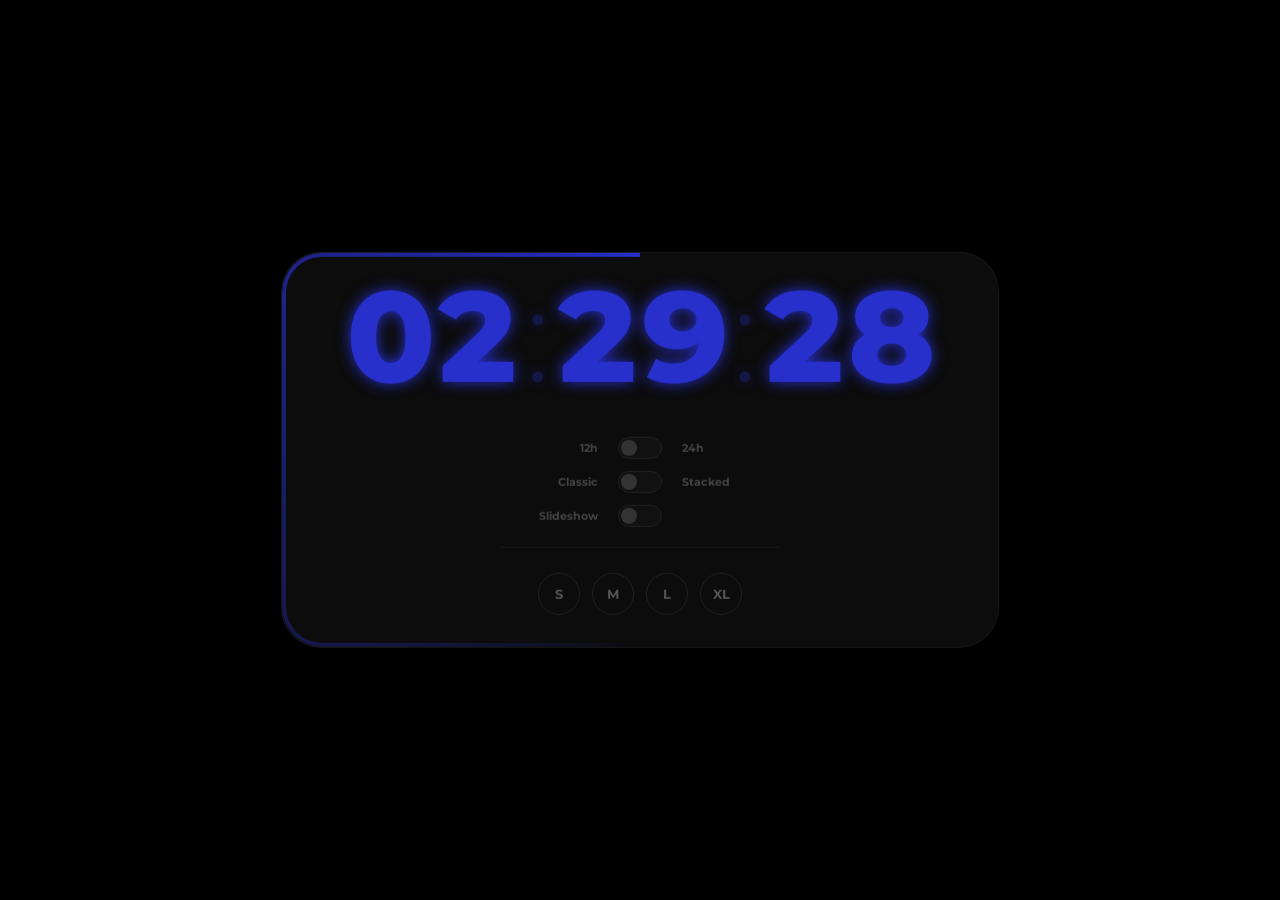
==== index.html @ 43349c0d "Add files via upload" ====
<!DOCTYPE html>
<html lang="en">
<head>
    <meta charset="UTF-8">
    <meta name="viewport" content="width=device-width, initial-scale=1.0, maximum-scale=1.0, user-scalable=no">
    
    <title>Orbit Clock | Minimalist Digital Design</title>
    <meta name="description" content="A clean, glassmorphic digital clock with animated orbit rings. Minimalist design for a focused workspace.">
    <meta name="keywords" content="digital clock, orbit clock, minimalist clock, glassmorphism, online clock">
    
    <meta property="og:title" content="Orbit Clock">
    <meta property="og:description" content="Minimalist digital clock with orbit animations.">
    <meta property="og:url" content="https://www.orbitclock.online">
    <meta property="og:type" content="website">
    <meta property="og:image" content="https://www.orbitclock.online/og-image.png">
    <meta property="og:image:width" content="1200">
    <meta property="og:image:height" content="630">
    <meta name="twitter:card" content="summary_large_image">
    
    <link rel="canonical" href="https://www.orbitclock.online/" />
    <link id="favicon" rel="icon" type="image/png" href="">
    <link href="https://fonts.googleapis.com/css2?family=Montserrat:wght@400;700;800&display=swap" rel="stylesheet">
    <link rel="stylesheet" href="style.css">
</head>
<body>

    <div id="slideshow-container">
        <div id="slide-1" class="slide"></div>
        <div id="slide-2" class="slide"></div>
    </div>
    <div id="slideshow-overlay"></div>

    <div id="clock-container">
        <div id="orbit-ring"></div>
        <div id="time" title="Click for Settings | Double Click for Fullscreen">
            <span id="h">00</span><span class="colon">:</span><span id="m">00</span><span id="s-wrap"></span>
        </div>

        <div id="fade-controls">
            <div class="toggle-grid">
                <div class="label-left">12h</div>
                <label class="switch"><input type="checkbox" id="format-toggle"><span class="slider"></span></label>
                <div class="label-right">24h</div>

                <div class="label-left">Classic</div>
                <label class="switch"><input type="checkbox" id="layout-toggle"><span class="slider"></span></label>
                <div class="label-right">Stacked</div>

                <div class="label-left">Slideshow</div>
                <label class="switch"><input type="checkbox" id="slideshow-toggle"><span class="slider"></span></label>
                <div class="label-right"></div>
            </div>

            <div class="controls-divider">
                <div class="size-selector">
                    <label class="size-circle"><input type="radio" name="size-option" value="4rem"><span class="checkmark">S</span></label>
                    <label class="size-circle"><input type="radio" name="size-option" value="8rem"><span class="checkmark">M</span></label>
                    <label class="size-circle"><input type="radio" name="size-option" value="12rem"><span class="checkmark">L</span></label>
                    <label class="size-circle"><input type="radio" name="size-option" value="16rem"><span class="checkmark">XL</span></label>
                </div>
            </div>
        </div>
    </div>

    <div id="clock-settings" style="display: none;">
        <div id="settings-header">⠿ CUSTOMIZE</div>
        
        <div class="setting-row">
            <span>Dark/Light</span>
            <label class="switch"><input type="checkbox" id="theme-toggle"><span class="slider"></span></label>
        </div>

        <div class="setting-row">
            <span>Show Seconds</span>
            <label class="switch"><input type="checkbox" id="seconds-toggle" checked><span class="slider"></span></label>
        </div>

        <div class="setting-row">
            <span>Glow Effect</span>
            <label class="switch"><input type="checkbox" id="glow-toggle" checked><span class="slider"></span></label>
        </div>

        <div class="setting-row">
            <span>Rainbow Orbit</span>
            <label class="switch"><input type="checkbox" id="rainbow-orbit-toggle"><span class="slider"></span></label>
        </div>

        <div class="controls-divider" style="margin: 10px 0;"></div>

        <div class="setting-row">
            <span>Color:</span>
            <input type="color" id="color-picker">
        </div>
        <div class="setting-row">
            <span>Glow:</span>
            <input type="range" id="glow-slider" min="0" max="60" value="15">
        </div>
        
        <button id="close-settings-btn">DONE</button>
    </div>
    
    <script src="script.js"></script>
</body>
</html>
---- style.css ----
:root {
    /* Default Dark Mode */
    --bg-color: #000;
    --container-bg: rgba(15, 15, 15, 0.85);
    --text-muted: #444;
    --border-color: rgba(255, 255, 255, 0.05);
    
    /* Variables */
    --main-color: #2830cc;
    --glow-blur: 15px;
    --ease-out: cubic-bezier(0.16, 1, 0.3, 1);
    --transition-main: all 0.8s var(--ease-out);
    --applied-size: 8rem;
}

/* Light Mode Overrides */
[data-theme="light"] {
    --bg-color: #f0f0f0;
    --container-bg: rgba(255, 255, 255, 0.9);
    --text-muted: #aaa;
    --border-color: rgba(0, 0, 0, 0.1);
}

* { box-sizing: border-box; }

body { 
    position: relative;
    font-family: 'Montserrat', sans-serif; 
    display: flex; 
    justify-content: center; 
    align-items: center; 
    min-height: 100vh; 
    background: var(--bg-color);
    transition: background 0.5s ease;
    margin: 0;
    color: #eee;
    overflow: hidden;
    touch-action: none;
}

/* --- CLOCK CONTAINER --- */
#clock-container {
    display: flex;
    flex-direction: column;
    justify-content: center;
    align-items: center;
    position: absolute;
    top: 50%; left: 50%;
    transform: translate(-50%, -50%);
    width: fit-content;
    max-width: 95vw;
    max-height: 95vh;
    height: auto;
    min-height: fit-content;
    overflow: visible;
    padding: 2rem 4rem;
    background: var(--container-bg);
    border: 1px solid var(--border-color);
    backdrop-filter: blur(15px);
    border-radius: 40px;
    z-index: 1;
    transition: var(--transition-main);
    will-change: opacity, transform;
}

#orbit-ring {
    position: absolute;
    inset: 0; 
    padding: 4px; 
    border-radius: 40px; 
    background: conic-gradient(from var(--angle), transparent 50%, var(--main-color));
    -webkit-mask: linear-gradient(#fff 0 0) content-box, linear-gradient(#fff 0 0);
    mask: linear-gradient(#fff 0 0) content-box, linear-gradient(#fff 0 0);
    -webkit-mask-composite: xor;
    mask-composite: exclude;
    animation: rotateOrbit 3s linear infinite;
    pointer-events: none;
    z-index: 5;
    will-change: transform;
    transition: background 0.5s ease;
}

#clock-container.rainbow-orbit #orbit-ring {
    background: conic-gradient(
        from var(--angle), transparent 50%,
        #ff0000, #ffff00, #00ff00, #00ffff,
        #0000ff, #8b00ff, transparent 100%
    );
}

@property --angle {
  syntax: '<angle>';
  initial-value: 0deg;
  inherits: false;
}

@keyframes rotateOrbit {
    to { --angle: 360deg; }
}

/* --- TIME DISPLAY --- */
#time {
    font-weight: 800; 
    color: var(--main-color);
    text-shadow: 0 0 var(--glow-blur) var(--main-color);
    font-size: clamp(2rem, 18vw, var(--applied-size));
    letter-spacing: -3px; 
    z-index: 10;
    cursor: pointer;
    user-select: none;
    transition: var(--transition-main);
    display: flex;
    align-items: center;
    justify-content: center;
    line-height: 0.8;
    font-variant-numeric: tabular-nums;
    font-feature-settings: "tnum";
}

#clock-container.stacked #time { 
    flex-direction: column; 
    font-size: clamp(2rem, 13vw, var(--applied-size)); 
}
#clock-container.stacked .colon { display: none; }

#h, #m { 
    margin: -0.05em 0; 
    display: inline-block;
    min-width: 1.2em;
    text-align: center;
    transition: margin 0.5s var(--ease-out);
}
.colon { opacity: 0.3; transition: opacity 0.5s; font-weight: 300; margin: 0 5px; }

.stacked-sec {
    font-size: 1em; 
    font-weight: 800;
    color: var(--main-color);
    opacity: 0;
    height: 0;
    overflow: hidden;
    transform: translateY(10px);
    transition: all 0.8s var(--ease-out);
    line-height: 0.85;
    display: flex;
    justify-content: center;
    min-width: 1.2em;
    text-align: center;
    margin: -0.05em 0;
}

.hidden-ui .stacked-sec {
    opacity: 1; 
    height: 1em;
    margin-top: -0.05em;
    transform: translateY(0);
    transition-delay: 0.4s; 
}

#clock-container.no-glow #time { text-shadow: none !important; }
#clock-container.no-glow #orbit-ring { opacity: 0.2; }

/* --- MAIN CONTROLS --- */
#fade-controls {
    width: 100%;
    display: flex;
    flex-direction: column;
    align-items: center;
    overflow: hidden;
    max-height: 400px;
    opacity: 1;
    margin-top: 50px;
    position: relative;
    z-index: 20;
    transition: var(--transition-main);
}

#fade-controls.hidden-ui { 
    opacity: 0; 
    max-height: 0;
    margin-top: 0;
    pointer-events: none; 
}

.toggle-grid { display: grid; grid-template-columns: 1fr auto 1fr; gap: 12px 20px; align-items: center; width: 100%; max-width: 320px; }
.label-left { text-align: right; color: var(--text-muted); font-size: 0.7rem; font-weight: bold; min-width: 70px; }
.label-right { text-align: left; color: var(--text-muted); font-size: 0.7rem; font-weight: bold; min-width: 70px; }

.controls-divider { width: 100%; max-width: 280px; border-top: 1px solid var(--border-color); padding-top: 25px; margin-top: 20px; display: flex; justify-content: center; }

.size-selector { display: flex; gap: 12px; }
.checkmark {
    display: flex; align-items: center; justify-content: center;
    height: 42px; width: 42px;
    background-color: #0c0c0c;
    border: 1px solid #222;
    border-radius: 50%;
    font-size: 0.8rem; font-weight: bold; color: #555;
    transition: 0.3s;
}

[data-theme="light"] .checkmark { background-color: #ddd; color: #666; border-color: #ccc; }

.size-circle input:checked ~ .checkmark {
    background-color: var(--main-color);
    border-color: #fff;
    color: #fff;
    box-shadow: 0 0 20px var(--main-color);
}
.size-circle { position: relative; cursor: pointer; }
.size-circle input { position: absolute; opacity: 0; }

/* --- SETTINGS MENU --- */
#clock-settings {
    position: fixed;
    /* REMOVED: Top, Left, and Margins. Javascript will handle placement */
    width: 280px;
    background: #0a0a0a;
    padding: 25px;
    border-radius: 30px;
    border: 1px solid #1a1a1a;
    z-index: 1000;
    box-shadow: 0 40px 100px rgba(0,0,0,0.9);
}

[data-theme="light"] #clock-settings {
    background: #fff;
    border-color: #eee;
    box-shadow: 0 10px 30px rgba(0,0,0,0.1);
}

#settings-header { padding: 10px; cursor: move; color: #333; text-align: center; font-size: 0.6rem; border-bottom: 1px solid #111; margin-bottom: 20px; letter-spacing: 2px;}
[data-theme="light"] #settings-header { color: #aaa; border-bottom-color: #eee; }

.setting-row { display: flex; align-items: center; justify-content: space-between; margin: 15px 0; font-size: 0.85rem; color: #888;}
[data-theme="light"] .setting-row { color: #444; }

#color-picker { 
    appearance: none;
    -webkit-appearance: none;
    border: none; width: 40px; height: 40px; background: transparent; cursor: pointer; padding: 0; outline: none; 
}
#color-picker::-webkit-color-swatch { border: 2px solid #fff; border-radius: 50%; }
#glow-slider { accent-color: var(--main-color); width: 120px; cursor: pointer; }

#close-settings-btn {
    width: 100%;
    background: var(--main-color);
    border: none; color: white;
    padding: 12px; border-radius: 12px;
    margin-top: 15px; font-weight: 800;
    cursor: pointer; font-family: 'Montserrat';
    transition: filter 0.3s;
}

/* --- TOGGLE SWITCHES --- */
.switch { position: relative; width: 44px; height: 22px; }
.switch input { opacity: 0; width: 0; height: 0; }
.slider { position: absolute; inset: 0; background-color: #111; transition: .4s; border-radius: 20px; border: 1px solid #222; }
.slider:before { position: absolute; content: ""; height: 16px; width: 16px; left: 2px; bottom: 2px; background: #333; transition: .4s; border-radius: 50%; }
input:checked + .slider { background-color: var(--main-color); border-color: rgba(255,255,255,0.1); }
input:checked + .slider:before { transform: translateX(22px); background: #fff; }

/* --- FULLSCREEN SLIDESHOW --- */
#slideshow-container {
    position: fixed;
    inset: 0;
    z-index: -2;
    background-color: var(--bg-color);
}
.slide {
    position: absolute;
    inset: 0;
    background-size: cover;
    background-position: center;
    opacity: 0;
    transition: opacity 2.5s ease-in-out;
}
#slideshow-overlay {
    position: fixed;
    inset: 0;
    z-index: -1;
    background: rgba(0, 0, 0, 0.5);
    backdrop-filter: blur(8px);
    opacity: 0;
    transition: opacity 1.5s ease;
}
body.slideshow-active #slideshow-overlay { opacity: 1; }
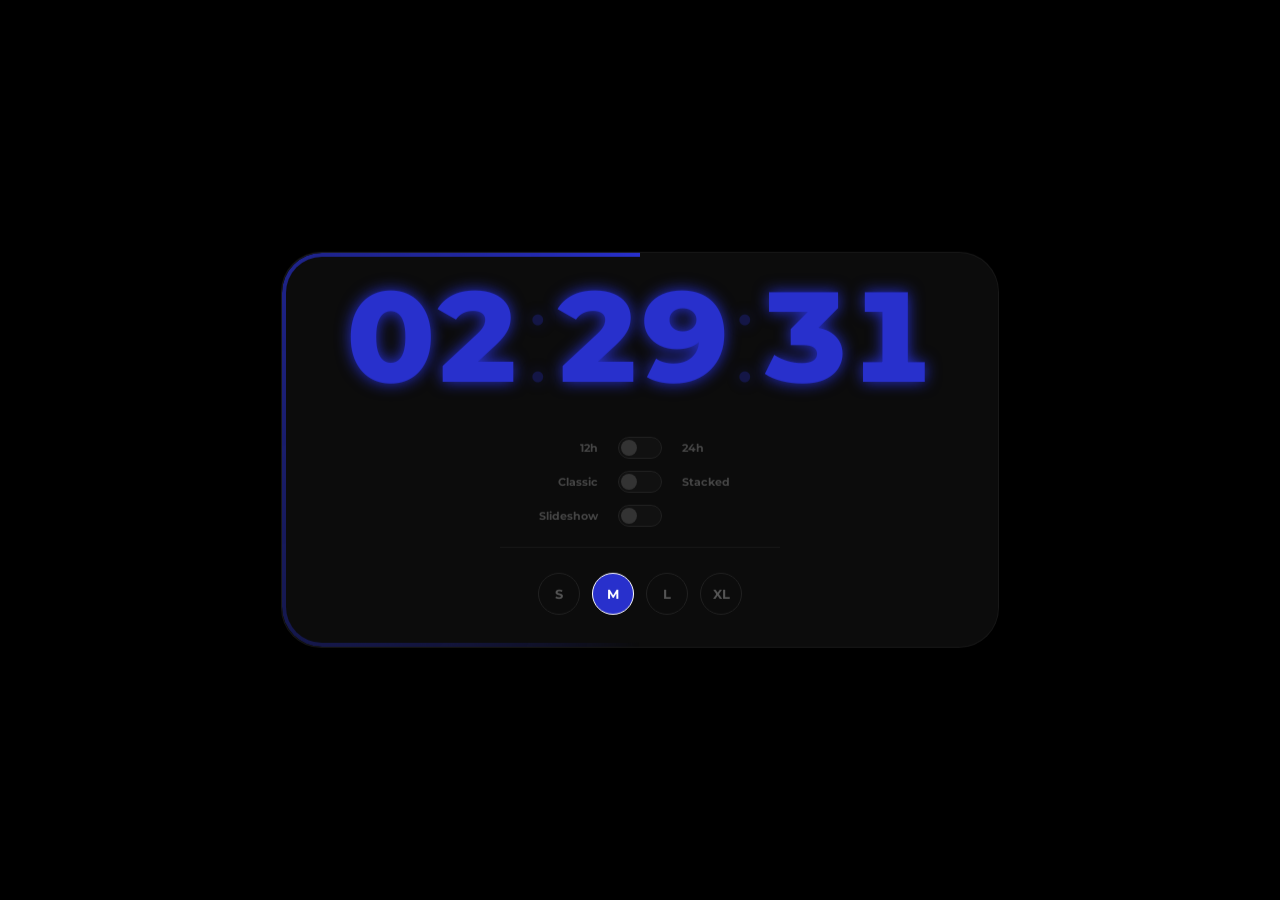
==== commit f500929d: "Add files via upload" ====
--- a/index.html
+++ b/index.html
@@ -3,11 +3,9 @@
 <head>
     <meta charset="UTF-8">
     <meta name="viewport" content="width=device-width, initial-scale=1.0, maximum-scale=1.0, user-scalable=no">
-    
     <title>Orbit Clock | Minimalist Digital Design</title>
     <meta name="description" content="A clean, glassmorphic digital clock with animated orbit rings. Minimalist design for a focused workspace.">
     <meta name="keywords" content="digital clock, orbit clock, minimalist clock, glassmorphism, online clock">
-    
     <meta property="og:title" content="Orbit Clock">
     <meta property="og:description" content="Minimalist digital clock with orbit animations.">
     <meta property="og:url" content="https://www.orbitclock.online">
@@ -16,14 +14,12 @@
     <meta property="og:image:width" content="1200">
     <meta property="og:image:height" content="630">
     <meta name="twitter:card" content="summary_large_image">
-    
     <link rel="canonical" href="https://www.orbitclock.online/" />
     <link id="favicon" rel="icon" type="image/png" href="">
     <link href="https://fonts.googleapis.com/css2?family=Montserrat:wght@400;700;800&display=swap" rel="stylesheet">
     <link rel="stylesheet" href="style.css">
 </head>
 <body>
-
     <div id="slideshow-container">
         <div id="slide-1" class="slide"></div>
         <div id="slide-2" class="slide"></div>
@@ -64,29 +60,23 @@
 
     <div id="clock-settings" style="display: none;">
         <div id="settings-header">⠿ CUSTOMIZE</div>
-        
         <div class="setting-row">
             <span>Dark/Light</span>
             <label class="switch"><input type="checkbox" id="theme-toggle"><span class="slider"></span></label>
         </div>
-
         <div class="setting-row">
             <span>Show Seconds</span>
             <label class="switch"><input type="checkbox" id="seconds-toggle" checked><span class="slider"></span></label>
         </div>
-
         <div class="setting-row">
             <span>Glow Effect</span>
             <label class="switch"><input type="checkbox" id="glow-toggle" checked><span class="slider"></span></label>
         </div>
-
         <div class="setting-row">
             <span>Rainbow Orbit</span>
             <label class="switch"><input type="checkbox" id="rainbow-orbit-toggle"><span class="slider"></span></label>
         </div>
-
         <div class="controls-divider" style="margin: 10px 0;"></div>
-
         <div class="setting-row">
             <span>Color:</span>
             <input type="color" id="color-picker">
@@ -95,10 +85,8 @@
             <span>Glow:</span>
             <input type="range" id="glow-slider" min="0" max="60" value="15">
         </div>
-        
         <button id="close-settings-btn">DONE</button>
     </div>
-    
     <script src="script.js"></script>
 </body>
 </html>
--- a/style.css
+++ b/style.css
@@ -1,11 +1,8 @@
 :root {
-    /* Default Dark Mode */
     --bg-color: #000;
     --container-bg: rgba(15, 15, 15, 0.85);
     --text-muted: #444;
     --border-color: rgba(255, 255, 255, 0.05);
-    
-    /* Variables */
     --main-color: #2830cc;
     --glow-blur: 15px;
     --ease-out: cubic-bezier(0.16, 1, 0.3, 1);
@@ -13,7 +10,6 @@
     --applied-size: 8rem;
 }
 
-/* Light Mode Overrides */
 [data-theme="light"] {
     --bg-color: #f0f0f0;
     --container-bg: rgba(255, 255, 255, 0.9);
@@ -38,7 +34,6 @@
     touch-action: none;
 }
 
-/* --- CLOCK CONTAINER --- */
 #clock-container {
     display: flex;
     flex-direction: column;
@@ -98,12 +93,11 @@
     to { --angle: 360deg; }
 }
 
-/* --- TIME DISPLAY --- */
 #time {
     font-weight: 800; 
     color: var(--main-color);
     text-shadow: 0 0 var(--glow-blur) var(--main-color);
-    font-size: clamp(2rem, 18vw, var(--applied-size));
+    font-size: min(var(--applied-size), 22vw, 35vh);
     letter-spacing: -3px; 
     z-index: 10;
     cursor: pointer;
@@ -119,8 +113,10 @@
 
 #clock-container.stacked #time { 
     flex-direction: column; 
-    font-size: clamp(2rem, 13vw, var(--applied-size)); 
-}
+    gap: 0.1em;
+    font-size: min(var(--applied-size), 30vw, 23vh); 
+}
+
 #clock-container.stacked .colon { display: none; }
 
 #h, #m { 
@@ -130,6 +126,15 @@
     text-align: center;
     transition: margin 0.5s var(--ease-out);
 }
+
+#clock-container.stacked #h, 
+#clock-container.stacked #m, 
+#clock-container.stacked .stacked-sec,
+#clock-container.stacked.hidden-ui .stacked-sec {
+    margin: 0; 
+    line-height: 0.9;
+}
+
 .colon { opacity: 0.3; transition: opacity 0.5s; font-weight: 300; margin: 0 5px; }
 
 .stacked-sec {
@@ -160,7 +165,6 @@
 #clock-container.no-glow #time { text-shadow: none !important; }
 #clock-container.no-glow #orbit-ring { opacity: 0.2; }
 
-/* --- MAIN CONTROLS --- */
 #fade-controls {
     width: 100%;
     display: flex;
@@ -205,15 +209,13 @@
     background-color: var(--main-color);
     border-color: #fff;
     color: #fff;
-    box-shadow: 0 0 20px var(--main-color);
+    /* Glow removed from here! */
 }
 .size-circle { position: relative; cursor: pointer; }
 .size-circle input { position: absolute; opacity: 0; }
 
-/* --- SETTINGS MENU --- */
 #clock-settings {
     position: fixed;
-    /* REMOVED: Top, Left, and Margins. Javascript will handle placement */
     width: 280px;
     background: #0a0a0a;
     padding: 25px;
@@ -253,7 +255,6 @@
     transition: filter 0.3s;
 }
 
-/* --- TOGGLE SWITCHES --- */
 .switch { position: relative; width: 44px; height: 22px; }
 .switch input { opacity: 0; width: 0; height: 0; }
 .slider { position: absolute; inset: 0; background-color: #111; transition: .4s; border-radius: 20px; border: 1px solid #222; }
@@ -261,7 +262,6 @@
 input:checked + .slider { background-color: var(--main-color); border-color: rgba(255,255,255,0.1); }
 input:checked + .slider:before { transform: translateX(22px); background: #fff; }
 
-/* --- FULLSCREEN SLIDESHOW --- */
 #slideshow-container {
     position: fixed;
     inset: 0;
@@ -285,4 +285,19 @@
     opacity: 0;
     transition: opacity 1.5s ease;
 }
-body.slideshow-active #slideshow-overlay { opacity: 1; }+body.slideshow-active #slideshow-overlay { opacity: 1; }
+
+@media (max-width: 600px) {
+    #clock-container {
+        padding: 1.5rem 2rem; 
+        width: auto;
+    }
+    
+    #time {
+        font-size: min(var(--applied-size), 35vw, 35vh);
+    }
+    
+    #clock-container.stacked #time {
+        font-size: min(var(--applied-size), 75vw, 32vh);
+    }
+}
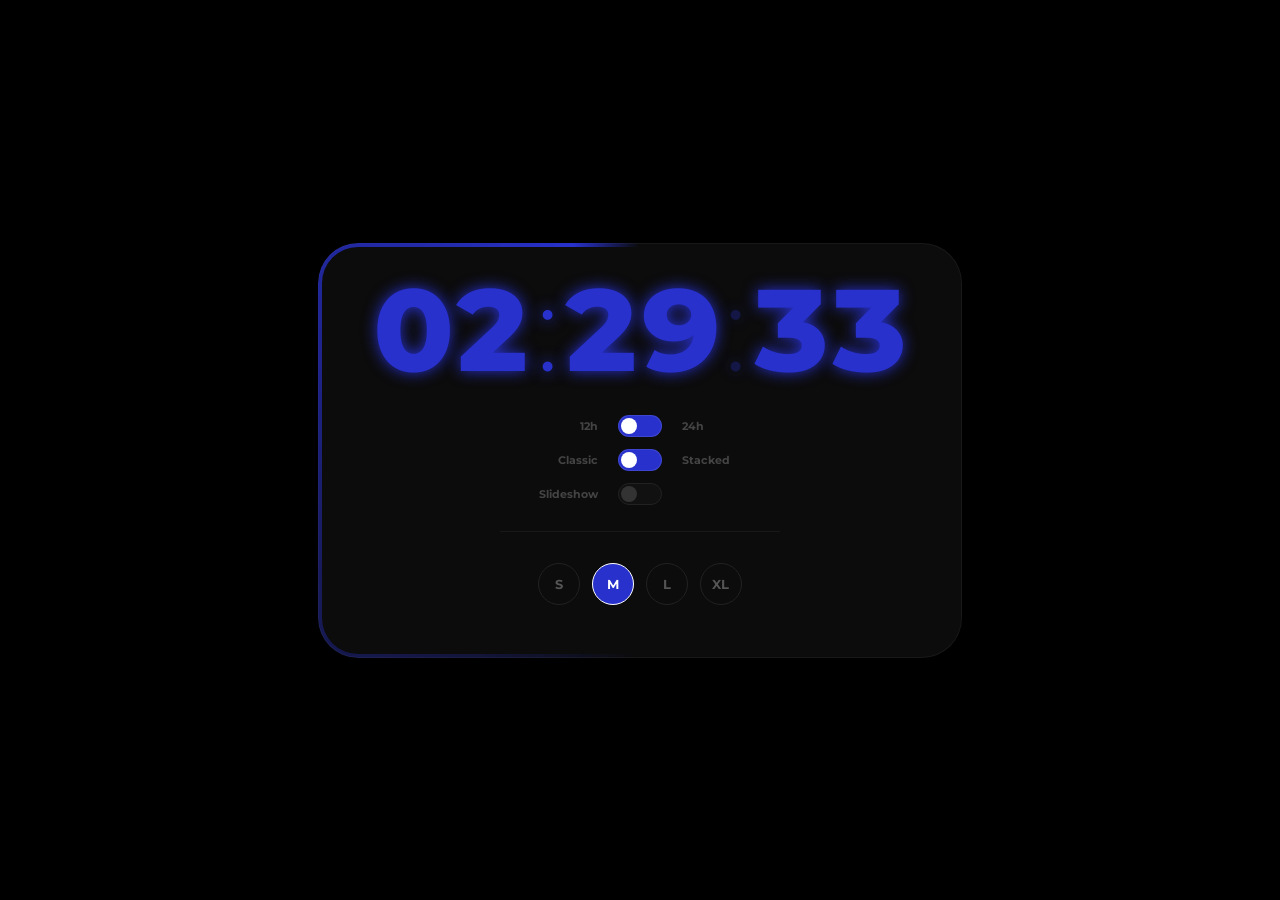
==== commit 87fceadd: "Add files via upload" ====
--- a/index.html
+++ b/index.html
@@ -77,13 +77,24 @@
             <label class="switch"><input type="checkbox" id="rainbow-orbit-toggle"><span class="slider"></span></label>
         </div>
         <div class="controls-divider" style="margin: 10px 0;"></div>
-        <div class="setting-row">
+        
+        <div class="setting-row" id="color-row-native">
             <span>Color:</span>
             <input type="color" id="color-picker">
         </div>
-        <div class="setting-row">
+
+        <div class="setting-row" id="color-row-gp" style="display: none; flex-direction: column; align-items: flex-start;">
+            <span style="margin-bottom: 12px; width: 100%; display: flex; justify-content: space-between;">Color Mixer:</span>
+            <div style="display: flex; flex-direction: column; gap: 12px; width: 100%;">
+                <input type="range" id="hue-slider" class="c-slider" min="0" max="360" value="237">
+                <input type="range" id="sat-slider" class="c-slider" min="0" max="100" value="67">
+                <input type="range" id="lit-slider" class="c-slider" min="0" max="100" value="48">
+            </div>
+        </div>
+
+        <div class="setting-row" style="margin-top: 20px;">
             <span>Glow:</span>
-            <input type="range" id="glow-slider" min="0" max="60" value="15">
+            <input type="range" id="glow-slider" class="c-slider" style="width: 140px; background: #333;" min="0" max="60" value="15">
         </div>
         <button id="close-settings-btn">DONE</button>
     </div>
--- a/style.css
+++ b/style.css
@@ -7,63 +7,85 @@
     --glow-blur: 15px;
     --ease-out: cubic-bezier(0.16, 1, 0.3, 1);
     --transition-main: all 0.8s var(--ease-out);
-    --applied-size: 8rem;
-}
-
+    --size-scale: 0.85;
+}
 [data-theme="light"] {
     --bg-color: #f0f0f0;
     --container-bg: rgba(255, 255, 255, 0.9);
     --text-muted: #aaa;
     --border-color: rgba(0, 0, 0, 0.1);
 }
-
 * { box-sizing: border-box; }
-
-body { 
+body {
     position: relative;
-    font-family: 'Montserrat', sans-serif; 
-    display: flex; 
-    justify-content: center; 
-    align-items: center; 
-    min-height: 100vh; 
+    font-family: 'Montserrat', sans-serif;
+    display: flex;
+    justify-content: center;
+    align-items: center;
+    min-height: 100dvh;
     background: var(--bg-color);
     transition: background 0.5s ease;
     margin: 0;
     color: #eee;
     overflow: hidden;
     touch-action: none;
-}
-
+    -webkit-user-select: none;
+    -moz-user-select: none;
+    -ms-user-select: none;
+    user-select: none;
+    -webkit-tap-highlight-color: transparent;
+}
+:focus { outline: none; }
+:focus-visible { outline: 2px solid var(--main-color); outline-offset: 4px; border-radius: 8px; }
+.gp-focus { outline: 2px solid var(--main-color) !important; outline-offset: 4px; border-radius: 8px; }
+
+input:focus-visible + .slider { box-shadow: 0 0 0 2px var(--container-bg), 0 0 0 4px var(--main-color); }
+input.gp-focus + .slider { box-shadow: 0 0 0 2px var(--container-bg), 0 0 0 4px var(--main-color); }
+
+.size-circle input:focus-visible ~ .checkmark { box-shadow: 0 0 0 2px var(--container-bg), 0 0 0 4px var(--main-color); }
+.size-circle input.gp-focus ~ .checkmark { box-shadow: 0 0 0 2px var(--container-bg), 0 0 0 4px var(--main-color); }
+
+.switch input:focus-visible, .size-circle input:focus-visible { outline: none !important; }
+.switch input.gp-focus, .size-circle input.gp-focus { outline: none !important; }
+
+#time:focus-visible { outline: 2px solid var(--main-color); outline-offset: 15px; border-radius: 20px; }
+#time.gp-focus { outline: 2px solid var(--main-color); outline-offset: 15px; border-radius: 20px; }
+
+#clock-container.hidden-ui #time.gp-focus,
+#clock-container.hidden-ui #time:focus-visible {
+    outline: none !important;
+}
+
+body.gamepad-mode #color-row-native { display: none !important; }
+body.gamepad-mode #color-row-gp { display: flex !important; }
+
+body:not(.is-loaded) #clock-container {
+    opacity: 0 !important;
+    visibility: hidden !important;
+}
 #clock-container {
+    position: relative;
     display: flex;
     flex-direction: column;
     justify-content: center;
     align-items: center;
-    position: absolute;
-    top: 50%; left: 50%;
-    transform: translate(-50%, -50%);
     width: fit-content;
-    max-width: 95vw;
-    max-height: 95vh;
-    height: auto;
-    min-height: fit-content;
-    overflow: visible;
-    padding: 2rem 4rem;
+    max-width: 92vw;
+    max-height: 92dvh;
+    padding: clamp(1.5rem, 4vmin, 3rem) clamp(2rem, 6vmin, 5rem);
     background: var(--container-bg);
     border: 1px solid var(--border-color);
     backdrop-filter: blur(15px);
     border-radius: 40px;
     z-index: 1;
     transition: var(--transition-main);
-    will-change: opacity, transform;
-}
-
+}
 #orbit-ring {
     position: absolute;
-    inset: 0; 
-    padding: 4px; 
-    border-radius: 40px; 
-    background: conic-gradient(from var(--angle), transparent 50%, var(--main-color));
+    inset: -1px;
+    padding: 4px;
+    border-radius: 40px;
+    background: conic-gradient(from var(--angle), transparent 50%, var(--main-color) 95%, transparent 100%);
     -webkit-mask: linear-gradient(#fff 0 0) content-box, linear-gradient(#fff 0 0);
     mask: linear-gradient(#fff 0 0) content-box, linear-gradient(#fff 0 0);
     -webkit-mask-composite: xor;
@@ -74,97 +96,74 @@
     will-change: transform;
     transition: background 0.5s ease;
 }
-
 #clock-container.rainbow-orbit #orbit-ring {
-    background: conic-gradient(
-        from var(--angle), transparent 50%,
-        #ff0000, #ffff00, #00ff00, #00ffff,
-        #0000ff, #8b00ff, transparent 100%
-    );
-}
-
+    background: conic-gradient(from var(--angle), transparent 50%, #f00, #ff0, #0f0, #0ff, #00f, #8b00ff, transparent 100%);
+}
 @property --angle {
-  syntax: '<angle>';
-  initial-value: 0deg;
-  inherits: false;
-}
-
+    syntax: '<angle>';
+    initial-value: 0deg;
+    inherits: false;
+}
 @keyframes rotateOrbit {
     to { --angle: 360deg; }
 }
-
 #time {
-    font-weight: 800; 
+    font-weight: 800;
     color: var(--main-color);
     text-shadow: 0 0 var(--glow-blur) var(--main-color);
-    font-size: min(var(--applied-size), 22vw, 35vh);
-    letter-spacing: -3px; 
+    font-size: calc(var(--size-scale) * min(20vw, 30dvh));
+    letter-spacing: -0.02em;
     z-index: 10;
     cursor: pointer;
     user-select: none;
-    transition: var(--transition-main);
+    transition: color 0.8s var(--ease-out), text-shadow 0.8s var(--ease-out), font-size 0.8s var(--ease-out), gap 0.8s var(--ease-out);
     display: flex;
     align-items: center;
     justify-content: center;
-    line-height: 0.8;
+    line-height: 0.85;
     font-variant-numeric: tabular-nums;
     font-feature-settings: "tnum";
 }
-
-#clock-container.stacked #time { 
-    flex-direction: column; 
-    gap: 0.1em;
-    font-size: min(var(--applied-size), 30vw, 23vh); 
-}
-
+#clock-container.has-seconds:not(.stacked) #time {
+    font-size: calc(var(--size-scale) * min(13vw, 30dvh));
+}
+#clock-container.stacked #time {
+    flex-direction: column;
+    gap: 0.05em;
+    font-size: calc(var(--size-scale) * min(40vw, 22dvh));
+}
+#clock-container.stacked.has-seconds #time {
+    font-size: calc(var(--size-scale) * min(35vw, 16dvh));
+}
 #clock-container.stacked .colon { display: none; }
-
-#h, #m { 
-    margin: -0.05em 0; 
+#h, #m {
+    margin: -0.02em 0;
     display: inline-block;
     min-width: 1.2em;
     text-align: center;
     transition: margin 0.5s var(--ease-out);
 }
-
-#clock-container.stacked #h, 
-#clock-container.stacked #m, 
-#clock-container.stacked .stacked-sec,
-#clock-container.stacked.hidden-ui .stacked-sec {
-    margin: 0; 
-    line-height: 0.9;
-}
-
+#clock-container.stacked #h,
+#clock-container.stacked #m,
+#clock-container.stacked .stacked-sec {
+    margin: 0;
+    line-height: 0.85;
+}
 .colon { opacity: 0.3; transition: opacity 0.5s; font-weight: 300; margin: 0 5px; }
-
 .stacked-sec {
-    font-size: 1em; 
+    font-size: 1em;
     font-weight: 800;
     color: var(--main-color);
-    opacity: 0;
-    height: 0;
-    overflow: hidden;
-    transform: translateY(10px);
-    transition: all 0.8s var(--ease-out);
     line-height: 0.85;
     display: flex;
     justify-content: center;
     min-width: 1.2em;
     text-align: center;
-    margin: -0.05em 0;
-}
-
-.hidden-ui .stacked-sec {
-    opacity: 1; 
-    height: 1em;
-    margin-top: -0.05em;
-    transform: translateY(0);
-    transition-delay: 0.4s; 
-}
-
+    margin: -0.02em 0;
+    transition: all 0.5s var(--ease-out);
+}
 #clock-container.no-glow #time { text-shadow: none !important; }
 #clock-container.no-glow #orbit-ring { opacity: 0.2; }
-
 #fade-controls {
     width: 100%;
     display: flex;
@@ -173,26 +172,23 @@
     overflow: hidden;
     max-height: 400px;
     opacity: 1;
-    margin-top: 50px;
+    margin-top: 30px;
     position: relative;
     z-index: 20;
     transition: var(--transition-main);
-}
-
-#fade-controls.hidden-ui { 
-    opacity: 0; 
+    flex-shrink: 0;
+}
+#fade-controls.hidden-ui {
+    opacity: 0;
     max-height: 0;
     margin-top: 0;
-    pointer-events: none; 
-}
-
-.toggle-grid { display: grid; grid-template-columns: 1fr auto 1fr; gap: 12px 20px; align-items: center; width: 100%; max-width: 320px; }
+    pointer-events: none;
+}
+.toggle-grid { display: grid; grid-template-columns: 1fr auto 1fr; gap: 12px 20px; align-items: center; width: 100%; max-width: 320px; padding: 6px 0; }
 .label-left { text-align: right; color: var(--text-muted); font-size: 0.7rem; font-weight: bold; min-width: 70px; }
 .label-right { text-align: left; color: var(--text-muted); font-size: 0.7rem; font-weight: bold; min-width: 70px; }
-
-.controls-divider { width: 100%; max-width: 280px; border-top: 1px solid var(--border-color); padding-top: 25px; margin-top: 20px; display: flex; justify-content: center; }
-
-.size-selector { display: flex; gap: 12px; }
+.controls-divider { width: 100%; max-width: 280px; border-top: 1px solid var(--border-color); padding-top: 25px; padding-bottom: 10px; margin-top: 20px; display: flex; justify-content: center; }
+.size-selector { display: flex; gap: 12px; padding: 6px 0; }
 .checkmark {
     display: flex; align-items: center; justify-content: center;
     height: 42px; width: 42px;
@@ -202,18 +198,14 @@
     font-size: 0.8rem; font-weight: bold; color: #555;
     transition: 0.3s;
 }
-
 [data-theme="light"] .checkmark { background-color: #ddd; color: #666; border-color: #ccc; }
-
 .size-circle input:checked ~ .checkmark {
     background-color: var(--main-color);
     border-color: #fff;
     color: #fff;
-    /* Glow removed from here! */
 }
 .size-circle { position: relative; cursor: pointer; }
-.size-circle input { position: absolute; opacity: 0; }
-
+.size-circle input { position: absolute; opacity: 0; width: 100%; height: 100%; left: 0; top: 0; margin: 0; cursor: pointer; z-index: 2; }
 #clock-settings {
     position: fixed;
     width: 280px;
@@ -224,26 +216,28 @@
     z-index: 1000;
     box-shadow: 0 40px 100px rgba(0,0,0,0.9);
 }
-
 [data-theme="light"] #clock-settings {
     background: #fff;
     border-color: #eee;
     box-shadow: 0 10px 30px rgba(0,0,0,0.1);
 }
-
-#settings-header { padding: 10px; cursor: move; color: #333; text-align: center; font-size: 0.6rem; border-bottom: 1px solid #111; margin-bottom: 20px; letter-spacing: 2px;}
+#settings-header {
+    padding: 10px; cursor: move; color: #333; text-align: center; font-size: 0.6rem; border-bottom: 1px solid #111; margin-bottom: 20px; letter-spacing: 2px;
+    touch-action: none;
+}
 [data-theme="light"] #settings-header { color: #aaa; border-bottom-color: #eee; }
-
 .setting-row { display: flex; align-items: center; justify-content: space-between; margin: 15px 0; font-size: 0.85rem; color: #888;}
 [data-theme="light"] .setting-row { color: #444; }
 
-#color-picker { 
+#color-picker {
     appearance: none;
     -webkit-appearance: none;
-    border: none; width: 40px; height: 40px; background: transparent; cursor: pointer; padding: 0; outline: none; 
+    border: none; width: 40px; height: 40px; background: transparent; cursor: pointer; padding: 0; outline: none;
 }
 #color-picker::-webkit-color-swatch { border: 2px solid #fff; border-radius: 50%; }
-#glow-slider { accent-color: var(--main-color); width: 120px; cursor: pointer; }
+
+.c-slider { -webkit-appearance: none; width: 100%; height: 8px; border-radius: 4px; outline: none; transition: box-shadow 0.2s; }
+.c-slider::-webkit-slider-thumb { -webkit-appearance: none; width: 16px; height: 16px; border-radius: 50%; background: #fff; cursor: pointer; box-shadow: 0 0 5px rgba(0,0,0,0.5); }
 
 #close-settings-btn {
     width: 100%;
@@ -254,19 +248,39 @@
     cursor: pointer; font-family: 'Montserrat';
     transition: filter 0.3s;
 }
-
 .switch { position: relative; width: 44px; height: 22px; }
-.switch input { opacity: 0; width: 0; height: 0; }
+.switch input { position: absolute; opacity: 0; width: 100%; height: 100%; left: 0; top: 0; margin: 0; cursor: pointer; z-index: 2; }
 .slider { position: absolute; inset: 0; background-color: #111; transition: .4s; border-radius: 20px; border: 1px solid #222; }
 .slider:before { position: absolute; content: ""; height: 16px; width: 16px; left: 2px; bottom: 2px; background: #333; transition: .4s; border-radius: 50%; }
 input:checked + .slider { background-color: var(--main-color); border-color: rgba(255,255,255,0.1); }
 input:checked + .slider:before { transform: translateX(22px); background: #fff; }
-
+[data-theme="light"] .slider { background-color: #e0e0e0; border-color: #ccc; }
+[data-theme="light"] .slider:before { background: #fff; box-shadow: 0 1px 3px rgba(0,0,0,0.15); }
+#format-toggle + .slider,
+#layout-toggle + .slider {
+    background-color: var(--main-color);
+    border-color: rgba(255,255,255,0.1);
+}
+#format-toggle + .slider:before,
+#layout-toggle + .slider:before {
+    background: #fff;
+    box-shadow: none;
+}
 #slideshow-container {
     position: fixed;
     inset: 0;
     z-index: -2;
     background-color: var(--bg-color);
+    opacity: 0;
+    transform: scale(1.05) translateZ(0);
+    filter: blur(15px);
+    transition: opacity 3s ease-out, transform 3s ease-out, filter 3s ease-out;
+    will-change: transform, opacity, filter;
+}
+#slideshow-container.revealed {
+    opacity: 1;
+    transform: scale(1) translateZ(0);
+    filter: blur(0px);
 }
 .slide {
     position: absolute;
@@ -275,13 +289,16 @@
     background-position: center;
     opacity: 0;
     transition: opacity 2.5s ease-in-out;
+    -webkit-backface-visibility: hidden;
+    backface-visibility: hidden;
+    transform: translateZ(0);
+    will-change: opacity;
 }
 #slideshow-overlay {
     position: fixed;
     inset: 0;
     z-index: -1;
-    background: rgba(0, 0, 0, 0.5);
-    backdrop-filter: blur(8px);
+    background: rgba(0, 0, 0, 0.2);
     opacity: 0;
     transition: opacity 1.5s ease;
 }
@@ -292,12 +309,94 @@
         padding: 1.5rem 2rem; 
         width: auto;
     }
-    
     #time {
-        font-size: min(var(--applied-size), 35vw, 35vh);
-    }
-    
+        font-size: calc(var(--size-scale) * min(24vw, 22dvh));
+    }
+    #clock-container.has-seconds:not(.stacked) #time {
+        font-size: calc(var(--size-scale) * min(15vw, 22dvh));
+    }
     #clock-container.stacked #time {
-        font-size: min(var(--applied-size), 75vw, 32vh);
-    }
+        font-size: calc(var(--size-scale) * min(65vw, 18dvh));
+    }
+    #clock-container.stacked.has-seconds #time {
+        font-size: calc(var(--size-scale) * min(60vw, 14dvh));
+    }
+}
+
+@media (max-height: 500px) {
+    #clock-container {
+        padding: 1rem 2rem;
+    }
+    #time {
+        font-size: calc(var(--size-scale) * min(20vw, 22dvh));
+    }
+    #clock-container.has-seconds:not(.stacked) #time {
+        font-size: calc(var(--size-scale) * min(10vw, 22dvh));
+    }
+    #clock-container.stacked #time {
+        font-size: calc(var(--size-scale) * min(30vw, 12dvh));
+    }
+    #clock-container.stacked.has-seconds #time {
+        font-size: calc(var(--size-scale) * min(25vw, 9dvh));
+    }
+    #fade-controls {
+        margin-top: 15px;
+    }
+    .controls-divider {
+        padding-top: 15px;
+        margin-top: 15px;
+        padding-bottom: 5px;
+    }
+    .toggle-grid { gap: 8px 20px; }
+}
+
+@keyframes elegantReveal {
+    0% {
+        opacity: 0;
+        transform: translateY(15px);
+        filter: blur(8px);
+    }
+    100% {
+        opacity: 1;
+        transform: translateY(0);
+        filter: blur(0px);
+    }
+}
+
+@keyframes bgReveal {
+    0% {
+        opacity: 0;
+        transform: scale(1.05) translateZ(0);
+        filter: blur(15px);
+    }
+    100% {
+        opacity: 1;
+        transform: scale(1) translateZ(0);
+        filter: blur(0px);
+    }
+}
+
+.startup-anim {
+    animation: elegantReveal 2s var(--ease-out) both;
+    will-change: transform, opacity, filter;
+}
+
+#orbit-ring.startup-anim { animation-delay: 0s; }
+#h.startup-anim { animation-delay: 0.6s; }
+.colon.startup-anim, #m.startup-anim { animation-delay: 1.2s; }
+#s-wrap.startup-anim { animation-delay: 1.8s; }
+#fade-controls.startup-anim { animation-delay: 2.6s; }
+
+#slideshow-container.startup-anim {
+    animation: bgReveal 3s var(--ease-out) both;
+    will-change: transform, opacity, filter;
+    animation-delay: 3.4s;
+}
+
+#clock-container:not(.has-seconds) #fade-controls.startup-anim {
+    animation-delay: 1.8s;
+}
+
+body:not(.has-seconds) #slideshow-container.startup-anim {
+    animation-delay: 2.6s;
 }
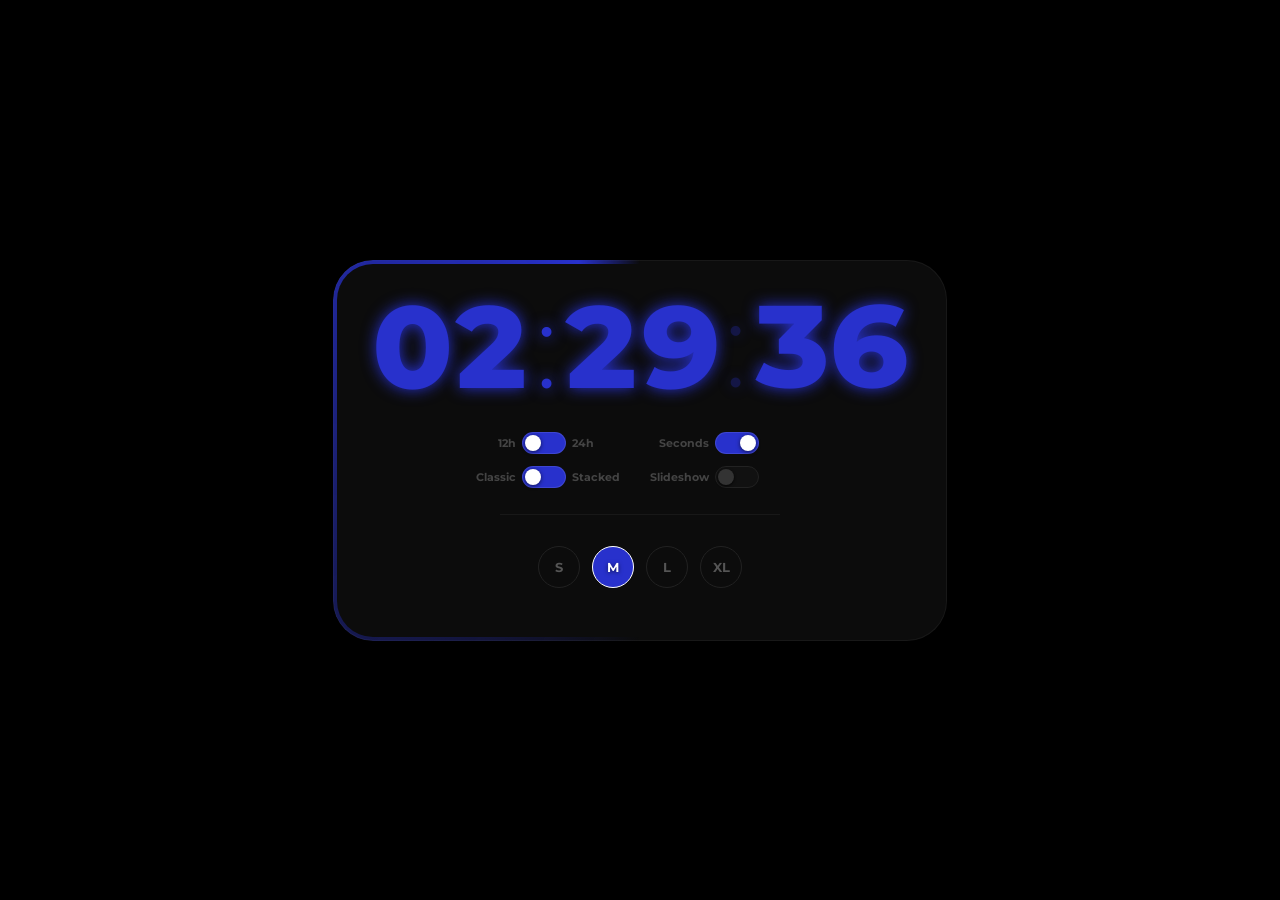
==== commit 8f084b2b: "Add files via upload" ====
--- a/index.html
+++ b/index.html
@@ -38,6 +38,10 @@
                 <label class="switch"><input type="checkbox" id="format-toggle"><span class="slider"></span></label>
                 <div class="label-right">24h</div>
 
+                <div class="label-left">Seconds</div>
+                <label class="switch"><input type="checkbox" id="seconds-toggle" checked><span class="slider"></span></label>
+                <div class="label-right"></div>
+
                 <div class="label-left">Classic</div>
                 <label class="switch"><input type="checkbox" id="layout-toggle"><span class="slider"></span></label>
                 <div class="label-right">Stacked</div>
@@ -65,16 +69,16 @@
             <label class="switch"><input type="checkbox" id="theme-toggle"><span class="slider"></span></label>
         </div>
         <div class="setting-row">
-            <span>Show Seconds</span>
-            <label class="switch"><input type="checkbox" id="seconds-toggle" checked><span class="slider"></span></label>
-        </div>
-        <div class="setting-row">
             <span>Glow Effect</span>
             <label class="switch"><input type="checkbox" id="glow-toggle" checked><span class="slider"></span></label>
         </div>
         <div class="setting-row">
             <span>Rainbow Orbit</span>
             <label class="switch"><input type="checkbox" id="rainbow-orbit-toggle"><span class="slider"></span></label>
+        </div>
+        <div class="setting-row">
+            <span>Adaptive Coloring</span>
+            <label class="switch"><input type="checkbox" id="adaptive-toggle"><span class="slider"></span></label>
         </div>
         <div class="controls-divider" style="margin: 10px 0;"></div>
         
--- a/style.css
+++ b/style.css
@@ -38,27 +38,21 @@
 :focus { outline: none; }
 :focus-visible { outline: 2px solid var(--main-color); outline-offset: 4px; border-radius: 8px; }
 .gp-focus { outline: 2px solid var(--main-color) !important; outline-offset: 4px; border-radius: 8px; }
-
 input:focus-visible + .slider { box-shadow: 0 0 0 2px var(--container-bg), 0 0 0 4px var(--main-color); }
 input.gp-focus + .slider { box-shadow: 0 0 0 2px var(--container-bg), 0 0 0 4px var(--main-color); }
-
 .size-circle input:focus-visible ~ .checkmark { box-shadow: 0 0 0 2px var(--container-bg), 0 0 0 4px var(--main-color); }
 .size-circle input.gp-focus ~ .checkmark { box-shadow: 0 0 0 2px var(--container-bg), 0 0 0 4px var(--main-color); }
-
 .switch input:focus-visible, .size-circle input:focus-visible { outline: none !important; }
 .switch input.gp-focus, .size-circle input.gp-focus { outline: none !important; }
-
-#time:focus-visible { outline: 2px solid var(--main-color); outline-offset: 15px; border-radius: 20px; }
-#time.gp-focus { outline: 2px solid var(--main-color); outline-offset: 15px; border-radius: 20px; }
-
+#time:focus-visible { outline-color: var(--main-color); outline-offset: 12px; }
+#time.gp-focus { outline-color: var(--main-color); outline-offset: 12px; }
 #clock-container.hidden-ui #time.gp-focus,
 #clock-container.hidden-ui #time:focus-visible {
-    outline: none !important;
-}
-
+    outline-color: transparent !important;
+    outline-offset: 4px !important;
+}
 body.gamepad-mode #color-row-native { display: none !important; }
 body.gamepad-mode #color-row-gp { display: flex !important; }
-
 body:not(.is-loaded) #clock-container {
     opacity: 0 !important;
     visibility: hidden !important;
@@ -72,19 +66,23 @@
     width: fit-content;
     max-width: 92vw;
     max-height: 92dvh;
-    padding: clamp(1.5rem, 4vmin, 3rem) clamp(2rem, 6vmin, 5rem);
+    --box-radius: 40px;
+    padding: clamp(1.5rem, 4vmin, 3rem) calc(clamp(2rem, 6vmin, 5rem) * var(--size-scale));
     background: var(--container-bg);
     border: 1px solid var(--border-color);
     backdrop-filter: blur(15px);
-    border-radius: 40px;
+    border-radius: var(--box-radius);
     z-index: 1;
-    transition: var(--transition-main);
+    transition: var(--transition-main), box-shadow 0.3s ease;
+}
+#clock-container.hidden-ui {
+    padding: calc(clamp(1.5rem, 4vmin, 3rem) * var(--size-scale)) calc(clamp(1.5rem, 4vmin, 3rem) * var(--size-scale));
 }
 #orbit-ring {
     position: absolute;
     inset: -1px;
     padding: 4px;
-    border-radius: 40px;
+    border-radius: var(--box-radius);
     background: conic-gradient(from var(--angle), transparent 50%, var(--main-color) 95%, transparent 100%);
     -webkit-mask: linear-gradient(#fff 0 0) content-box, linear-gradient(#fff 0 0);
     mask: linear-gradient(#fff 0 0) content-box, linear-gradient(#fff 0 0);
@@ -116,7 +114,10 @@
     z-index: 10;
     cursor: pointer;
     user-select: none;
-    transition: color 0.8s var(--ease-out), text-shadow 0.8s var(--ease-out), font-size 0.8s var(--ease-out), gap 0.8s var(--ease-out);
+    outline: 3px solid transparent;
+    outline-offset: 4px;
+    border-radius: 20px;
+    transition: color 0.8s var(--ease-out), text-shadow 0.8s var(--ease-out), font-size 0.8s var(--ease-out), gap 0.8s var(--ease-out), margin 0.8s var(--ease-out), outline-color 0.4s ease, outline-offset 0.4s ease;
     display: flex;
     align-items: center;
     justify-content: center;
@@ -130,10 +131,16 @@
 #clock-container.stacked #time {
     flex-direction: column;
     gap: 0.05em;
-    font-size: calc(var(--size-scale) * min(40vw, 22dvh));
-}
-#clock-container.stacked.has-seconds #time {
     font-size: calc(var(--size-scale) * min(35vw, 16dvh));
+}
+#clock-container.hidden-ui #time {
+    font-size: calc(var(--size-scale) * min(25vw, 35dvh));
+}
+#clock-container.hidden-ui.has-seconds:not(.stacked) #time {
+    font-size: calc(var(--size-scale) * min(16vw, 35dvh));
+}
+#clock-container.hidden-ui.stacked #time {
+    font-size: calc(var(--size-scale) * min(40vw, 24dvh));
 }
 #clock-container.stacked .colon { display: none; }
 #h, #m {
@@ -149,7 +156,7 @@
     margin: 0;
     line-height: 0.85;
 }
-.colon { opacity: 0.3; transition: opacity 0.5s; font-weight: 300; margin: 0 5px; }
+.colon { opacity: 0.3; transition: opacity 0.5s; font-weight: 300; margin: 0 0.05em; }
 .stacked-sec {
     font-size: 1em;
     font-weight: 800;
@@ -162,10 +169,34 @@
     margin: -0.02em 0;
     transition: all 0.5s var(--ease-out);
 }
+#s-wrap {
+    display: inline-flex;
+    align-items: center;
+    justify-content: center;
+    max-width: 5em;
+    max-height: 2em;
+    opacity: 1;
+    overflow: hidden;
+    padding: 0.5em;
+    margin: -0.5em;
+    transition: max-width 0.6s var(--ease-out), max-height 0.6s var(--ease-out), opacity 0.6s var(--ease-out), padding 0.6s var(--ease-out), margin 0.6s var(--ease-out);
+    white-space: nowrap;
+}
+#clock-container:not(.has-seconds) #s-wrap {
+    max-width: 0px;
+    max-height: 0px;
+    opacity: 0;
+    padding: 0;
+    margin: 0;
+}
+#clock-container.stacked:not(.has-seconds) #time {
+    margin-bottom: -0.05em;
+}
 #clock-container.no-glow #time { text-shadow: none !important; }
 #clock-container.no-glow #orbit-ring { opacity: 0.2; }
 #fade-controls {
     width: 100%;
+    max-width: 400px;
     display: flex;
     flex-direction: column;
     align-items: center;
@@ -181,14 +212,45 @@
 #fade-controls.hidden-ui {
     opacity: 0;
     max-height: 0;
+    max-width: 0px;
     margin-top: 0;
     pointer-events: none;
 }
-.toggle-grid { display: grid; grid-template-columns: 1fr auto 1fr; gap: 12px 20px; align-items: center; width: 100%; max-width: 320px; padding: 6px 0; }
-.label-left { text-align: right; color: var(--text-muted); font-size: 0.7rem; font-weight: bold; min-width: 70px; }
-.label-right { text-align: left; color: var(--text-muted); font-size: 0.7rem; font-weight: bold; min-width: 70px; }
+.main-control-grid {
+    display: grid;
+    grid-template-columns: repeat(2, 1fr);
+    gap: 1.5vmin 4vmin;
+    width: fit-content;
+    margin: 0 auto;
+    padding: calc(clamp(1rem, 3vmin, 2rem) * var(--size-scale)) calc(clamp(1.5rem, 4vmin, 3rem) * var(--size-scale));
+}
+.main-toggle-item {
+    display: flex;
+    align-items: center;
+}
+.text-left { justify-content: flex-start; }
+.text-left .control-label { margin-right: 1.5vmin; }
+.text-right { justify-content: flex-end; }
+.text-right .control-label { margin-left: 1.5vmin; }
+.control-label {
+    text-align: right;
+    color: var(--text-muted);
+    font-size: 0.7rem;
+    font-weight: bold;
+    min-width: 70px;
+    text-shadow: 0 1px 3px rgba(0,0,0,0.8);
+}
+.text-right .control-label { text-align: left; }
+.toggle-grid { display: grid; grid-template-columns: minmax(0, 1fr) auto minmax(0, 1fr) minmax(0, 1fr) auto minmax(0, 1fr); gap: 12px 6px; align-items: center; width: 100%; max-width: 380px; padding: 6px 0; }
+.label-left { text-align: right; color: var(--text-muted); font-size: 0.7rem; font-weight: bold; white-space: nowrap; }
+.label-right { text-align: left; color: var(--text-muted); font-size: 0.7rem; font-weight: bold; white-space: nowrap; }
 .controls-divider { width: 100%; max-width: 280px; border-top: 1px solid var(--border-color); padding-top: 25px; padding-bottom: 10px; margin-top: 20px; display: flex; justify-content: center; }
 .size-selector { display: flex; gap: 12px; padding: 6px 0; }
+.size-circle { position: relative; cursor: pointer; transition: var(--transition-main); }
+#fade-controls.hidden-ui .size-circle:nth-child(1) { transform: translateX(80px); }
+#fade-controls.hidden-ui .size-circle:nth-child(2) { transform: translateX(26px); }
+#fade-controls.hidden-ui .size-circle:nth-child(3) { transform: translateX(-26px); }
+#fade-controls.hidden-ui .size-circle:nth-child(4) { transform: translateX(-80px); }
 .checkmark {
     display: flex; align-items: center; justify-content: center;
     height: 42px; width: 42px;
@@ -203,8 +265,8 @@
     background-color: var(--main-color);
     border-color: #fff;
     color: #fff;
-}
-.size-circle { position: relative; cursor: pointer; }
+    text-shadow: 0 1px 4px rgba(0,0,0,0.6);
+}
 .size-circle input { position: absolute; opacity: 0; width: 100%; height: 100%; left: 0; top: 0; margin: 0; cursor: pointer; z-index: 2; }
 #clock-settings {
     position: fixed;
@@ -228,21 +290,25 @@
 [data-theme="light"] #settings-header { color: #aaa; border-bottom-color: #eee; }
 .setting-row { display: flex; align-items: center; justify-content: space-between; margin: 15px 0; font-size: 0.85rem; color: #888;}
 [data-theme="light"] .setting-row { color: #444; }
-
+.disabled-control {
+    opacity: 0.4;
+    pointer-events: none;
+    filter: grayscale(100%);
+    transition: var(--transition-main);
+}
 #color-picker {
     appearance: none;
     -webkit-appearance: none;
     border: none; width: 40px; height: 40px; background: transparent; cursor: pointer; padding: 0; outline: none;
 }
 #color-picker::-webkit-color-swatch { border: 2px solid #fff; border-radius: 50%; }
-
-.c-slider { -webkit-appearance: none; width: 100%; height: 8px; border-radius: 4px; outline: none; transition: box-shadow 0.2s; }
-.c-slider::-webkit-slider-thumb { -webkit-appearance: none; width: 16px; height: 16px; border-radius: 50%; background: #fff; cursor: pointer; box-shadow: 0 0 5px rgba(0,0,0,0.5); }
-
+.c-slider { appearance: none; -webkit-appearance: none; width: 100%; height: 8px; border-radius: 4px; outline: none; transition: box-shadow 0.2s; }
+.c-slider::-webkit-slider-thumb { appearance: none; -webkit-appearance: none; width: 16px; height: 16px; border-radius: 50%; background: #fff; cursor: pointer; box-shadow: 0 0 5px rgba(0,0,0,0.5); }
 #close-settings-btn {
     width: 100%;
     background: var(--main-color);
     border: none; color: white;
+    text-shadow: 0 1px 4px rgba(0,0,0,0.6);
     padding: 12px; border-radius: 12px;
     margin-top: 15px; font-weight: 800;
     cursor: pointer; font-family: 'Montserrat';
@@ -251,9 +317,9 @@
 .switch { position: relative; width: 44px; height: 22px; }
 .switch input { position: absolute; opacity: 0; width: 100%; height: 100%; left: 0; top: 0; margin: 0; cursor: pointer; z-index: 2; }
 .slider { position: absolute; inset: 0; background-color: #111; transition: .4s; border-radius: 20px; border: 1px solid #222; }
-.slider:before { position: absolute; content: ""; height: 16px; width: 16px; left: 2px; bottom: 2px; background: #333; transition: .4s; border-radius: 50%; }
+.slider:before { position: absolute; content: ""; height: 16px; width: 16px; left: 2px; bottom: 2px; background: #333; transition: .4s; border-radius: 50%; box-shadow: 0 1px 3px rgba(0,0,0,0.8); }
 input:checked + .slider { background-color: var(--main-color); border-color: rgba(255,255,255,0.1); }
-input:checked + .slider:before { transform: translateX(22px); background: #fff; }
+input:checked + .slider:before { transform: translateX(22px); background: #fff; box-shadow: 0 1px 4px rgba(0,0,0,0.6); }
 [data-theme="light"] .slider { background-color: #e0e0e0; border-color: #ccc; }
 [data-theme="light"] .slider:before { background: #fff; box-shadow: 0 1px 3px rgba(0,0,0,0.15); }
 #format-toggle + .slider,
@@ -264,7 +330,7 @@
 #format-toggle + .slider:before,
 #layout-toggle + .slider:before {
     background: #fff;
-    box-shadow: none;
+    box-shadow: 0 1px 4px rgba(0,0,0,0.6);
 }
 #slideshow-container {
     position: fixed;
@@ -306,26 +372,41 @@
 
 @media (max-width: 600px) {
     #clock-container {
-        padding: 1.5rem 2rem; 
+        --box-radius: 32px;
+        padding: 1.75rem calc(2.5rem * var(--size-scale)); 
         width: auto;
+    }
+    #clock-container.hidden-ui {
+        padding: calc(1.5rem * var(--size-scale)) calc(1.5rem * var(--size-scale));
     }
     #time {
         font-size: calc(var(--size-scale) * min(24vw, 22dvh));
     }
     #clock-container.has-seconds:not(.stacked) #time {
-        font-size: calc(var(--size-scale) * min(15vw, 22dvh));
+        font-size: calc(var(--size-scale) * min(13vw, 22dvh));
     }
     #clock-container.stacked #time {
-        font-size: calc(var(--size-scale) * min(65vw, 18dvh));
-    }
-    #clock-container.stacked.has-seconds #time {
         font-size: calc(var(--size-scale) * min(60vw, 14dvh));
+    }
+
+    #clock-container.hidden-ui #time {
+        font-size: calc(var(--size-scale) * min(25vw, 28dvh));
+    }
+    #clock-container.hidden-ui.has-seconds:not(.stacked) #time {
+        font-size: calc(var(--size-scale) * min(18vw, 28dvh));
+    }
+    #clock-container.hidden-ui.stacked #time {
+        font-size: calc(var(--size-scale) * min(60vw, 20dvh));
     }
 }
 
 @media (max-height: 500px) {
     #clock-container {
-        padding: 1rem 2rem;
+        --box-radius: 28px;
+        padding: 1rem calc(2.5rem * var(--size-scale));
+    }
+    #clock-container.hidden-ui {
+        padding: calc(1rem * var(--size-scale)) calc(1.5rem * var(--size-scale));
     }
     #time {
         font-size: calc(var(--size-scale) * min(20vw, 22dvh));
@@ -334,20 +415,66 @@
         font-size: calc(var(--size-scale) * min(10vw, 22dvh));
     }
     #clock-container.stacked #time {
-        font-size: calc(var(--size-scale) * min(30vw, 12dvh));
-    }
-    #clock-container.stacked.has-seconds #time {
-        font-size: calc(var(--size-scale) * min(25vw, 9dvh));
-    }
+        font-size: calc(var(--size-scale) * min(25vw, 13dvh));
+    }
+
+    #clock-container.hidden-ui #time {
+        font-size: calc(var(--size-scale) * min(25vw, 35dvh));
+    }
+    #clock-container.hidden-ui.has-seconds:not(.stacked) #time {
+        font-size: calc(var(--size-scale) * min(15vw, 35dvh));
+    }
+    #clock-container.hidden-ui.stacked #time {
+        font-size: calc(var(--size-scale) * min(30vw, 26dvh));
+    }
+
     #fade-controls {
-        margin-top: 15px;
-    }
+        margin-top: 10px;
+    }
+    .main-control-grid { gap: 1vmin 3vmin; }
     .controls-divider {
-        padding-top: 15px;
-        margin-top: 15px;
+        padding-top: 10px;
+        margin-top: 10px;
         padding-bottom: 5px;
     }
-    .toggle-grid { gap: 8px 20px; }
+    .toggle-grid { gap: 6px 10px; }
+    .checkmark { height: 36px; width: 36px; font-size: 0.75rem; }
+
+    #clock-settings {
+        width: 250px;
+        padding: 15px 20px;
+        max-height: 90vh;
+        overflow-y: auto;
+    }
+    #settings-header {
+        margin-bottom: 10px;
+    }
+    .setting-row {
+        margin: 8px 0;
+    }
+    .controls-divider[style] {
+        margin: 8px 0 !important;
+    }
+    #color-row-gp > span {
+        margin-bottom: 8px !important;
+    }
+    #color-row-gp > div {
+        gap: 8px !important;
+    }
+    .setting-row[style*="margin-top"] {
+        margin-top: 12px !important;
+    }
+    #close-settings-btn {
+        margin-top: 10px;
+        padding: 8px;
+    }
+    .c-slider {
+        height: 6px;
+    }
+    .c-slider::-webkit-slider-thumb {
+        width: 14px;
+        height: 14px;
+    }
 }
 
 @keyframes elegantReveal {
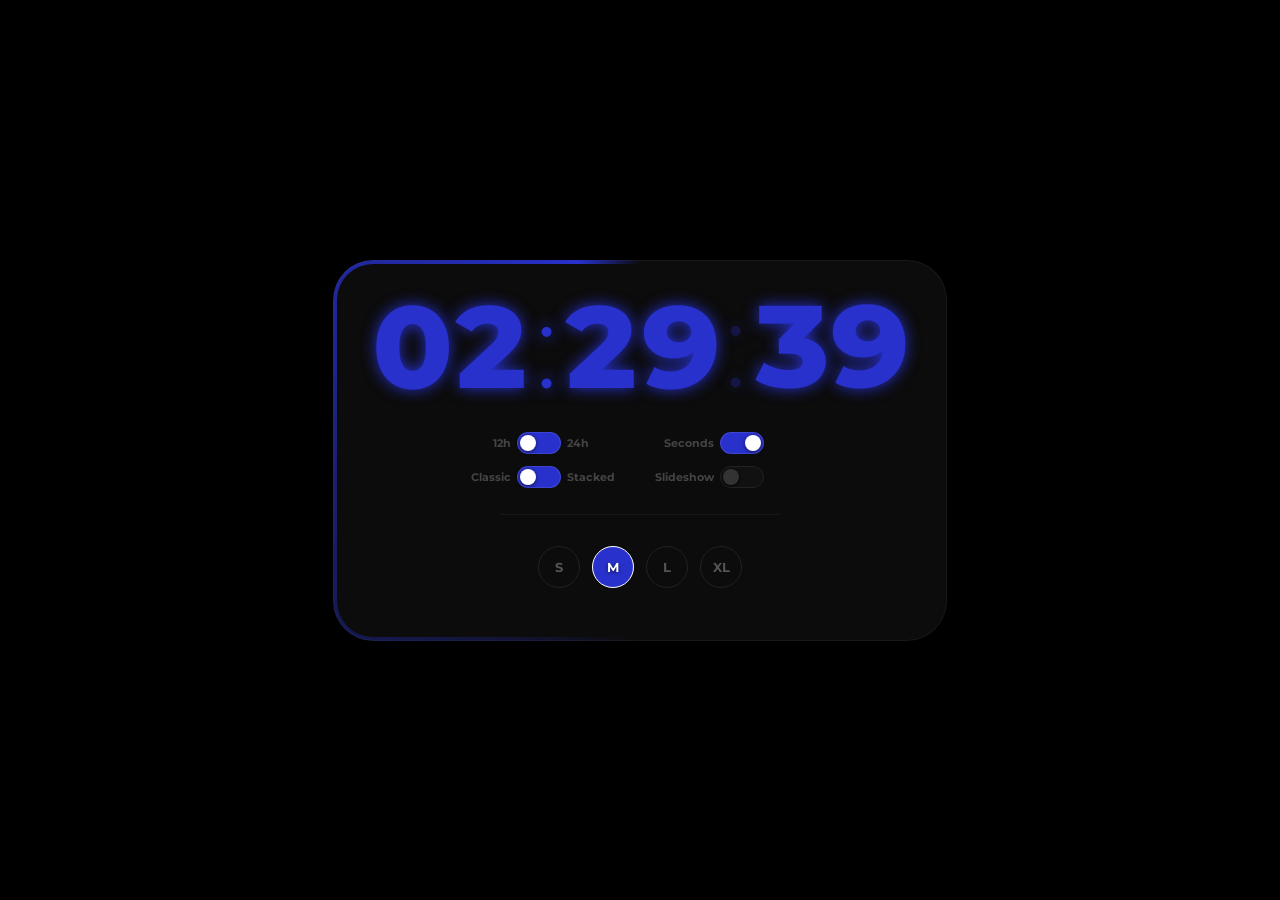
==== commit a8cc6b09: "Add files via upload" ====
--- a/index.html
+++ b/index.html
@@ -77,7 +77,7 @@
             <label class="switch"><input type="checkbox" id="rainbow-orbit-toggle"><span class="slider"></span></label>
         </div>
         <div class="setting-row">
-            <span>Adaptive Coloring</span>
+            <span>Adaptive Sync</span>
             <label class="switch"><input type="checkbox" id="adaptive-toggle"><span class="slider"></span></label>
         </div>
         <div class="controls-divider" style="margin: 10px 0;"></div>
@@ -102,6 +102,6 @@
         </div>
         <button id="close-settings-btn">DONE</button>
     </div>
-    <script src="script.js"></script>
+    <script type="module" src="main.js"></script>
 </body>
 </html>
--- a/style.css
+++ b/style.css
@@ -1,3 +1,9 @@
+@property --main-color {
+    syntax: '<color>';
+    initial-value: #2830cc;
+    inherits: true;
+}
+
 :root {
     --bg-color: #000;
     --container-bg: rgba(15, 15, 15, 0.85);
@@ -8,7 +14,13 @@
     --ease-out: cubic-bezier(0.16, 1, 0.3, 1);
     --transition-main: all 0.8s var(--ease-out);
     --size-scale: 0.85;
-}
+    transition: --main-color 0.8s var(--ease-out);
+}
+
+:root.adaptive-sync {
+    transition: --main-color 2.5s ease-in-out;
+}
+
 [data-theme="light"] {
     --bg-color: #f0f0f0;
     --container-bg: rgba(255, 255, 255, 0.9);
@@ -38,21 +50,28 @@
 :focus { outline: none; }
 :focus-visible { outline: 2px solid var(--main-color); outline-offset: 4px; border-radius: 8px; }
 .gp-focus { outline: 2px solid var(--main-color) !important; outline-offset: 4px; border-radius: 8px; }
+
 input:focus-visible + .slider { box-shadow: 0 0 0 2px var(--container-bg), 0 0 0 4px var(--main-color); }
 input.gp-focus + .slider { box-shadow: 0 0 0 2px var(--container-bg), 0 0 0 4px var(--main-color); }
+
 .size-circle input:focus-visible ~ .checkmark { box-shadow: 0 0 0 2px var(--container-bg), 0 0 0 4px var(--main-color); }
 .size-circle input.gp-focus ~ .checkmark { box-shadow: 0 0 0 2px var(--container-bg), 0 0 0 4px var(--main-color); }
+
 .switch input:focus-visible, .size-circle input:focus-visible { outline: none !important; }
 .switch input.gp-focus, .size-circle input.gp-focus { outline: none !important; }
+
 #time:focus-visible { outline-color: var(--main-color); outline-offset: 12px; }
 #time.gp-focus { outline-color: var(--main-color); outline-offset: 12px; }
+
 #clock-container.hidden-ui #time.gp-focus,
 #clock-container.hidden-ui #time:focus-visible {
     outline-color: transparent !important;
     outline-offset: 4px !important;
 }
+
 body.gamepad-mode #color-row-native { display: none !important; }
 body.gamepad-mode #color-row-gp { display: flex !important; }
+
 body:not(.is-loaded) #clock-container {
     opacity: 0 !important;
     visibility: hidden !important;
@@ -75,9 +94,15 @@
     z-index: 1;
     transition: var(--transition-main), box-shadow 0.3s ease;
 }
+
 #clock-container.hidden-ui {
     padding: calc(clamp(1.5rem, 4vmin, 3rem) * var(--size-scale)) calc(clamp(1.5rem, 4vmin, 3rem) * var(--size-scale));
 }
+
+#clock-container.hidden-ui.stacked {
+    padding: calc(clamp(1.5rem, 4vmin, 3rem) * var(--size-scale)) calc(clamp(1rem, 2vmin, 1.5rem) * var(--size-scale));
+}
+
 #orbit-ring {
     position: absolute;
     inset: -1px;
@@ -92,7 +117,7 @@
     pointer-events: none;
     z-index: 5;
     will-change: transform;
-    transition: background 0.5s ease;
+    transition: opacity 0.5s ease;
 }
 #clock-container.rainbow-orbit #orbit-ring {
     background: conic-gradient(from var(--angle), transparent 50%, #f00, #ff0, #0f0, #0ff, #00f, #8b00ff, transparent 100%);
@@ -105,6 +130,7 @@
 @keyframes rotateOrbit {
     to { --angle: 360deg; }
 }
+
 #time {
     font-weight: 800;
     color: var(--main-color);
@@ -117,13 +143,14 @@
     outline: 3px solid transparent;
     outline-offset: 4px;
     border-radius: 20px;
-    transition: color 0.8s var(--ease-out), text-shadow 0.8s var(--ease-out), font-size 0.8s var(--ease-out), gap 0.8s var(--ease-out), margin 0.8s var(--ease-out), outline-color 0.4s ease, outline-offset 0.4s ease;
+    transition: font-size 0.8s var(--ease-out), gap 0.8s var(--ease-out), margin 0.8s var(--ease-out), outline-color 0.4s ease, outline-offset 0.4s ease;
     display: flex;
     align-items: center;
     justify-content: center;
     line-height: 0.85;
     font-variant-numeric: tabular-nums;
     font-feature-settings: "tnum";
+    white-space: nowrap;
 }
 #clock-container.has-seconds:not(.stacked) #time {
     font-size: calc(var(--size-scale) * min(13vw, 30dvh));
@@ -133,6 +160,7 @@
     gap: 0.05em;
     font-size: calc(var(--size-scale) * min(35vw, 16dvh));
 }
+
 #clock-container.hidden-ui #time {
     font-size: calc(var(--size-scale) * min(25vw, 35dvh));
 }
@@ -142,6 +170,7 @@
 #clock-container.hidden-ui.stacked #time {
     font-size: calc(var(--size-scale) * min(40vw, 24dvh));
 }
+
 #clock-container.stacked .colon { display: none; }
 #h, #m {
     margin: -0.02em 0;
@@ -151,24 +180,26 @@
     transition: margin 0.5s var(--ease-out);
 }
 #clock-container.stacked #h,
-#clock-container.stacked #m,
-#clock-container.stacked .stacked-sec {
+#clock-container.stacked #m {
     margin: 0;
     line-height: 0.85;
 }
+
 .colon { opacity: 0.3; transition: opacity 0.5s; font-weight: 300; margin: 0 0.05em; }
+
 .stacked-sec {
     font-size: 1em;
     font-weight: 800;
-    color: var(--main-color);
+    color: inherit;
     line-height: 0.85;
     display: flex;
     justify-content: center;
     min-width: 1.2em;
     text-align: center;
-    margin: -0.02em 0;
-    transition: all 0.5s var(--ease-out);
-}
+    margin: 0;
+    transition: font-size 0.5s var(--ease-out), margin 0.5s var(--ease-out), opacity 0.5s var(--ease-out), min-width 0.5s var(--ease-out);
+}
+
 #s-wrap {
     display: inline-flex;
     align-items: center;
@@ -182,6 +213,12 @@
     transition: max-width 0.6s var(--ease-out), max-height 0.6s var(--ease-out), opacity 0.6s var(--ease-out), padding 0.6s var(--ease-out), margin 0.6s var(--ease-out);
     white-space: nowrap;
 }
+
+#clock-container.stacked #s-wrap {
+    margin: -0.5em;
+    padding: 0.5em;
+}
+
 #clock-container:not(.has-seconds) #s-wrap {
     max-width: 0px;
     max-height: 0px;
@@ -189,11 +226,14 @@
     padding: 0;
     margin: 0;
 }
+
 #clock-container.stacked:not(.has-seconds) #time {
     margin-bottom: -0.05em;
 }
+
 #clock-container.no-glow #time { text-shadow: none !important; }
 #clock-container.no-glow #orbit-ring { opacity: 0.2; }
+
 #fade-controls {
     width: 100%;
     max-width: 400px;
@@ -209,6 +249,7 @@
     transition: var(--transition-main);
     flex-shrink: 0;
 }
+
 #fade-controls.hidden-ui {
     opacity: 0;
     max-height: 0;
@@ -216,6 +257,7 @@
     margin-top: 0;
     pointer-events: none;
 }
+
 .main-control-grid {
     display: grid;
     grid-template-columns: repeat(2, 1fr);
@@ -241,16 +283,29 @@
     text-shadow: 0 1px 3px rgba(0,0,0,0.8);
 }
 .text-right .control-label { text-align: left; }
-.toggle-grid { display: grid; grid-template-columns: minmax(0, 1fr) auto minmax(0, 1fr) minmax(0, 1fr) auto minmax(0, 1fr); gap: 12px 6px; align-items: center; width: 100%; max-width: 380px; padding: 6px 0; }
+
+.toggle-grid { 
+    display: grid; 
+    grid-template-columns: minmax(0, 1fr) auto minmax(0, 1fr) minmax(0, 1fr) auto minmax(0, 1fr); 
+    gap: 12px 6px; 
+    align-items: center; 
+    width: 100%; 
+    max-width: 400px; 
+    padding: 6px 0; 
+    margin: 0 auto;
+}
 .label-left { text-align: right; color: var(--text-muted); font-size: 0.7rem; font-weight: bold; white-space: nowrap; }
 .label-right { text-align: left; color: var(--text-muted); font-size: 0.7rem; font-weight: bold; white-space: nowrap; }
+
 .controls-divider { width: 100%; max-width: 280px; border-top: 1px solid var(--border-color); padding-top: 25px; padding-bottom: 10px; margin-top: 20px; display: flex; justify-content: center; }
 .size-selector { display: flex; gap: 12px; padding: 6px 0; }
+
 .size-circle { position: relative; cursor: pointer; transition: var(--transition-main); }
 #fade-controls.hidden-ui .size-circle:nth-child(1) { transform: translateX(80px); }
 #fade-controls.hidden-ui .size-circle:nth-child(2) { transform: translateX(26px); }
 #fade-controls.hidden-ui .size-circle:nth-child(3) { transform: translateX(-26px); }
 #fade-controls.hidden-ui .size-circle:nth-child(4) { transform: translateX(-80px); }
+
 .checkmark {
     display: flex; align-items: center; justify-content: center;
     height: 42px; width: 42px;
@@ -290,20 +345,17 @@
 [data-theme="light"] #settings-header { color: #aaa; border-bottom-color: #eee; }
 .setting-row { display: flex; align-items: center; justify-content: space-between; margin: 15px 0; font-size: 0.85rem; color: #888;}
 [data-theme="light"] .setting-row { color: #444; }
-.disabled-control {
-    opacity: 0.4;
-    pointer-events: none;
-    filter: grayscale(100%);
-    transition: var(--transition-main);
-}
+
 #color-picker {
     appearance: none;
     -webkit-appearance: none;
     border: none; width: 40px; height: 40px; background: transparent; cursor: pointer; padding: 0; outline: none;
 }
 #color-picker::-webkit-color-swatch { border: 2px solid #fff; border-radius: 50%; }
+
 .c-slider { appearance: none; -webkit-appearance: none; width: 100%; height: 8px; border-radius: 4px; outline: none; transition: box-shadow 0.2s; }
 .c-slider::-webkit-slider-thumb { appearance: none; -webkit-appearance: none; width: 16px; height: 16px; border-radius: 50%; background: #fff; cursor: pointer; box-shadow: 0 0 5px rgba(0,0,0,0.5); }
+
 #close-settings-btn {
     width: 100%;
     background: var(--main-color);
@@ -379,6 +431,9 @@
     #clock-container.hidden-ui {
         padding: calc(1.5rem * var(--size-scale)) calc(1.5rem * var(--size-scale));
     }
+    #clock-container.hidden-ui.stacked {
+        padding: calc(1.5rem * var(--size-scale)) calc(1rem * var(--size-scale));
+    }
     #time {
         font-size: calc(var(--size-scale) * min(24vw, 22dvh));
     }
@@ -397,6 +452,12 @@
     }
     #clock-container.hidden-ui.stacked #time {
         font-size: calc(var(--size-scale) * min(60vw, 20dvh));
+    }
+    .toggle-grid {
+        gap: 12px 4px;
+    }
+    .label-left, .label-right {
+        font-size: 0.65rem;
     }
 }
 
@@ -407,6 +468,9 @@
     }
     #clock-container.hidden-ui {
         padding: calc(1rem * var(--size-scale)) calc(1.5rem * var(--size-scale));
+    }
+    #clock-container.hidden-ui.stacked {
+        padding: calc(1rem * var(--size-scale)) calc(1rem * var(--size-scale));
     }
     #time {
         font-size: calc(var(--size-scale) * min(20vw, 22dvh));
@@ -526,4 +590,11 @@
 
 body:not(.has-seconds) #slideshow-container.startup-anim {
     animation-delay: 2.6s;
+}
+
+.disabled-control {
+    opacity: 0.4;
+    pointer-events: none;
+    filter: grayscale(100%);
+    transition: var(--transition-main);
 }
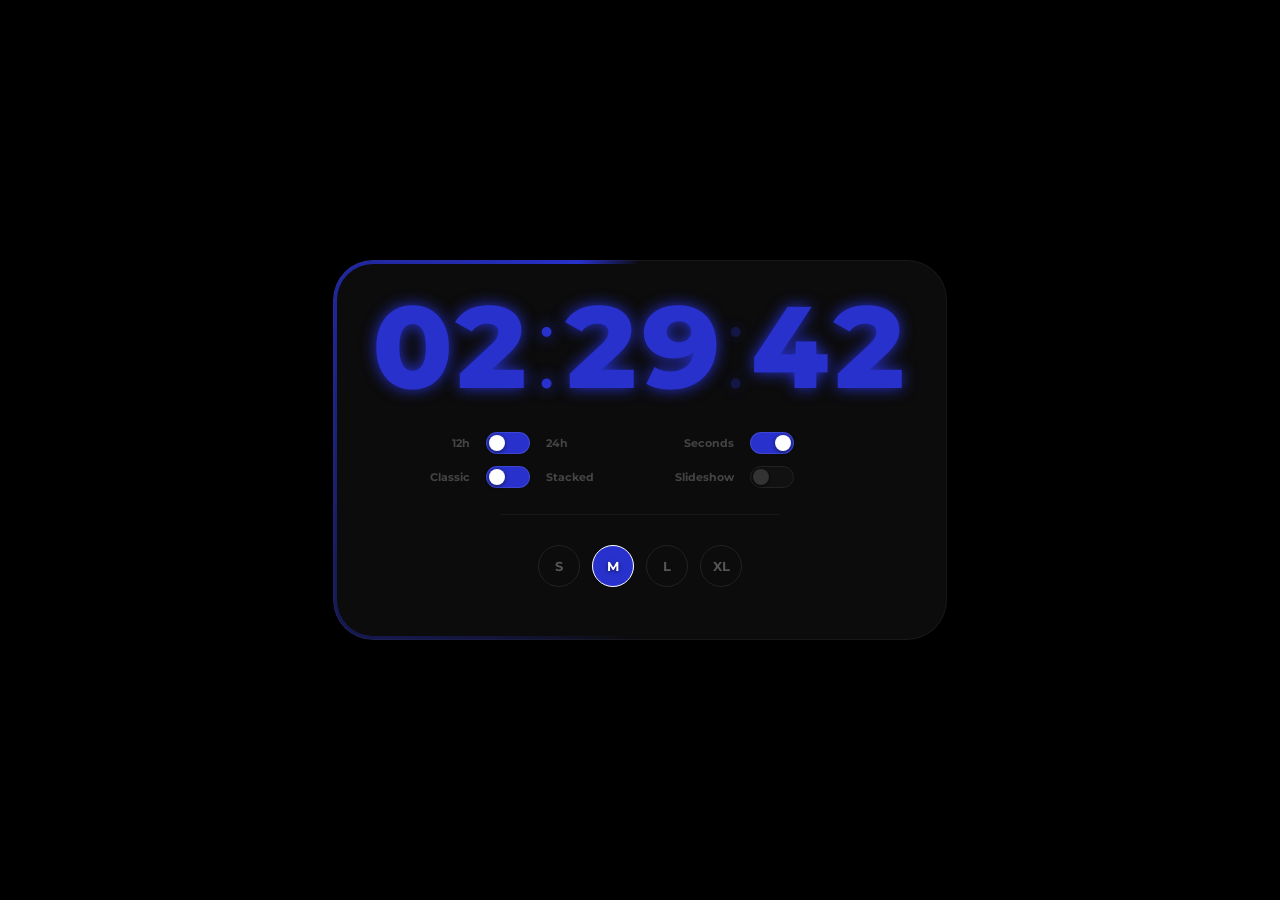
==== commit 850ca341: "Add files via upload" ====
--- a/index.html
+++ b/index.html
@@ -80,7 +80,7 @@
             <span>Adaptive Sync</span>
             <label class="switch"><input type="checkbox" id="adaptive-toggle"><span class="slider"></span></label>
         </div>
-        <div class="controls-divider" style="margin: 10px 0;"></div>
+        <div class="controls-divider" style="margin: 0.625rem 0;"></div>
         
         <div class="setting-row" id="color-row-native">
             <span>Color:</span>
@@ -88,17 +88,17 @@
         </div>
 
         <div class="setting-row" id="color-row-gp" style="display: none; flex-direction: column; align-items: flex-start;">
-            <span style="margin-bottom: 12px; width: 100%; display: flex; justify-content: space-between;">Color Mixer:</span>
-            <div style="display: flex; flex-direction: column; gap: 12px; width: 100%;">
+            <span style="margin-bottom: 0.75rem; width: 100%; display: flex; justify-content: space-between;">Color Mixer:</span>
+            <div style="display: flex; flex-direction: column; gap: 0.75rem; width: 100%;">
                 <input type="range" id="hue-slider" class="c-slider" min="0" max="360" value="237">
                 <input type="range" id="sat-slider" class="c-slider" min="0" max="100" value="67">
                 <input type="range" id="lit-slider" class="c-slider" min="0" max="100" value="48">
             </div>
         </div>
 
-        <div class="setting-row" style="margin-top: 20px;">
+        <div class="setting-row" style="margin-top: 1.25rem;">
             <span>Glow:</span>
-            <input type="range" id="glow-slider" class="c-slider" style="width: 140px; background: #333;" min="0" max="60" value="15">
+            <input type="range" id="glow-slider" class="c-slider" style="width: 8.75rem; background: #333;" min="0" max="60" value="15">
         </div>
         <button id="close-settings-btn">DONE</button>
     </div>
--- a/style.css
+++ b/style.css
@@ -48,25 +48,25 @@
     -webkit-tap-highlight-color: transparent;
 }
 :focus { outline: none; }
-:focus-visible { outline: 2px solid var(--main-color); outline-offset: 4px; border-radius: 8px; }
-.gp-focus { outline: 2px solid var(--main-color) !important; outline-offset: 4px; border-radius: 8px; }
-
-input:focus-visible + .slider { box-shadow: 0 0 0 2px var(--container-bg), 0 0 0 4px var(--main-color); }
-input.gp-focus + .slider { box-shadow: 0 0 0 2px var(--container-bg), 0 0 0 4px var(--main-color); }
-
-.size-circle input:focus-visible ~ .checkmark { box-shadow: 0 0 0 2px var(--container-bg), 0 0 0 4px var(--main-color); }
-.size-circle input.gp-focus ~ .checkmark { box-shadow: 0 0 0 2px var(--container-bg), 0 0 0 4px var(--main-color); }
+:focus-visible { outline: 2px solid var(--main-color); outline-offset: 0.25rem; border-radius: 0.5rem; }
+.gp-focus { outline: 2px solid var(--main-color) !important; outline-offset: 0.25rem; border-radius: 0.5rem; }
+
+input:focus-visible + .slider { box-shadow: 0 0 0 0.125rem var(--container-bg), 0 0 0 0.25rem var(--main-color); }
+input.gp-focus + .slider { box-shadow: 0 0 0 0.125rem var(--container-bg), 0 0 0 0.25rem var(--main-color); }
+
+.size-circle input:focus-visible ~ .checkmark { box-shadow: 0 0 0 0.125rem var(--container-bg), 0 0 0 0.25rem var(--main-color); }
+.size-circle input.gp-focus ~ .checkmark { box-shadow: 0 0 0 0.125rem var(--container-bg), 0 0 0 0.25rem var(--main-color); }
 
 .switch input:focus-visible, .size-circle input:focus-visible { outline: none !important; }
 .switch input.gp-focus, .size-circle input.gp-focus { outline: none !important; }
 
-#time:focus-visible { outline-color: var(--main-color); outline-offset: 12px; }
-#time.gp-focus { outline-color: var(--main-color); outline-offset: 12px; }
+#time:focus-visible { outline-color: var(--main-color); outline-offset: 0.75rem; }
+#time.gp-focus { outline-color: var(--main-color); outline-offset: 0.75rem; }
 
 #clock-container.hidden-ui #time.gp-focus,
 #clock-container.hidden-ui #time:focus-visible {
     outline-color: transparent !important;
-    outline-offset: 4px !important;
+    outline-offset: 0.25rem !important;
 }
 
 body.gamepad-mode #color-row-native { display: none !important; }
@@ -85,7 +85,7 @@
     width: fit-content;
     max-width: 92vw;
     max-height: 92dvh;
-    --box-radius: 40px;
+    --box-radius: 2.5rem;
     padding: clamp(1.5rem, 4vmin, 3rem) calc(clamp(2rem, 6vmin, 5rem) * var(--size-scale));
     background: var(--container-bg);
     border: 1px solid var(--border-color);
@@ -106,7 +106,7 @@
 #orbit-ring {
     position: absolute;
     inset: -1px;
-    padding: 4px;
+    padding: 0.25rem;
     border-radius: var(--box-radius);
     background: conic-gradient(from var(--angle), transparent 50%, var(--main-color) 95%, transparent 100%);
     -webkit-mask: linear-gradient(#fff 0 0) content-box, linear-gradient(#fff 0 0);
@@ -141,8 +141,8 @@
     cursor: pointer;
     user-select: none;
     outline: 3px solid transparent;
-    outline-offset: 4px;
-    border-radius: 20px;
+    outline-offset: 0.25rem;
+    border-radius: 1.25rem;
     transition: font-size 0.8s var(--ease-out), gap 0.8s var(--ease-out), margin 0.8s var(--ease-out), outline-color 0.4s ease, outline-offset 0.4s ease;
     display: flex;
     align-items: center;
@@ -236,14 +236,14 @@
 
 #fade-controls {
     width: 100%;
-    max-width: 400px;
+    max-width: 32rem;
     display: flex;
     flex-direction: column;
     align-items: center;
     overflow: hidden;
-    max-height: 400px;
+    max-height: 25rem;
     opacity: 1;
-    margin-top: 30px;
+    margin-top: 1.875rem;
     position: relative;
     z-index: 20;
     transition: var(--transition-main);
@@ -286,29 +286,29 @@
 
 .toggle-grid { 
     display: grid; 
-    grid-template-columns: minmax(0, 1fr) auto minmax(0, 1fr) minmax(0, 1fr) auto minmax(0, 1fr); 
-    gap: 12px 6px; 
+    grid-template-columns: minmax(max-content, 1fr) auto minmax(max-content, 1fr) minmax(max-content, 1fr) auto minmax(max-content, 1fr); 
+    gap: 0.75rem 1rem; 
     align-items: center; 
     width: 100%; 
-    max-width: 400px; 
-    padding: 6px 0; 
+    max-width: 32rem; 
+    padding: 0.375rem 0; 
     margin: 0 auto;
 }
 .label-left { text-align: right; color: var(--text-muted); font-size: 0.7rem; font-weight: bold; white-space: nowrap; }
 .label-right { text-align: left; color: var(--text-muted); font-size: 0.7rem; font-weight: bold; white-space: nowrap; }
 
-.controls-divider { width: 100%; max-width: 280px; border-top: 1px solid var(--border-color); padding-top: 25px; padding-bottom: 10px; margin-top: 20px; display: flex; justify-content: center; }
-.size-selector { display: flex; gap: 12px; padding: 6px 0; }
+.controls-divider { width: 100%; max-width: 17.5rem; border-top: 1px solid var(--border-color); padding-top: 1.5rem; padding-bottom: 0.625rem; margin-top: 1.25rem; display: flex; justify-content: center; }
+.size-selector { display: flex; gap: 0.75rem; padding: 0.375rem 0; }
 
 .size-circle { position: relative; cursor: pointer; transition: var(--transition-main); }
-#fade-controls.hidden-ui .size-circle:nth-child(1) { transform: translateX(80px); }
-#fade-controls.hidden-ui .size-circle:nth-child(2) { transform: translateX(26px); }
-#fade-controls.hidden-ui .size-circle:nth-child(3) { transform: translateX(-26px); }
-#fade-controls.hidden-ui .size-circle:nth-child(4) { transform: translateX(-80px); }
+#fade-controls.hidden-ui .size-circle:nth-child(1) { transform: translateX(5rem); }
+#fade-controls.hidden-ui .size-circle:nth-child(2) { transform: translateX(1.625rem); }
+#fade-controls.hidden-ui .size-circle:nth-child(3) { transform: translateX(-1.625rem); }
+#fade-controls.hidden-ui .size-circle:nth-child(4) { transform: translateX(-5rem); }
 
 .checkmark {
     display: flex; align-items: center; justify-content: center;
-    height: 42px; width: 42px;
+    height: 2.625rem; width: 2.625rem;
     background-color: #0c0c0c;
     border: 1px solid #222;
     border-radius: 50%;
@@ -325,53 +325,54 @@
 .size-circle input { position: absolute; opacity: 0; width: 100%; height: 100%; left: 0; top: 0; margin: 0; cursor: pointer; z-index: 2; }
 #clock-settings {
     position: fixed;
-    width: 280px;
+    width: 17.5rem;
     background: #0a0a0a;
-    padding: 25px;
-    border-radius: 30px;
+    padding: 1.5625rem;
+    border-radius: 1.875rem;
     border: 1px solid #1a1a1a;
     z-index: 1000;
-    box-shadow: 0 40px 100px rgba(0,0,0,0.9);
+    box-shadow: 0 2.5rem 6.25rem rgba(0,0,0,0.9);
 }
 [data-theme="light"] #clock-settings {
     background: #fff;
     border-color: #eee;
-    box-shadow: 0 10px 30px rgba(0,0,0,0.1);
+    box-shadow: 0 0.625rem 1.875rem rgba(0,0,0,0.1);
 }
 #settings-header {
-    padding: 10px; cursor: move; color: #333; text-align: center; font-size: 0.6rem; border-bottom: 1px solid #111; margin-bottom: 20px; letter-spacing: 2px;
+    padding: 0.625rem; cursor: move; color: #333; text-align: center; font-size: 0.6rem; border-bottom: 1px solid #111; margin-bottom: 1.25rem; letter-spacing: 0.125rem;
     touch-action: none;
 }
 [data-theme="light"] #settings-header { color: #aaa; border-bottom-color: #eee; }
-.setting-row { display: flex; align-items: center; justify-content: space-between; margin: 15px 0; font-size: 0.85rem; color: #888;}
+.setting-row { display: flex; align-items: center; justify-content: space-between; margin: 0.9375rem 0; font-size: 0.85rem; color: #888;}
 [data-theme="light"] .setting-row { color: #444; }
 
 #color-picker {
     appearance: none;
     -webkit-appearance: none;
-    border: none; width: 40px; height: 40px; background: transparent; cursor: pointer; padding: 0; outline: none;
+    border: none; width: 2.5rem; height: 2.5rem; background: transparent; cursor: pointer; padding: 0; outline: none;
 }
 #color-picker::-webkit-color-swatch { border: 2px solid #fff; border-radius: 50%; }
 
-.c-slider { appearance: none; -webkit-appearance: none; width: 100%; height: 8px; border-radius: 4px; outline: none; transition: box-shadow 0.2s; }
-.c-slider::-webkit-slider-thumb { appearance: none; -webkit-appearance: none; width: 16px; height: 16px; border-radius: 50%; background: #fff; cursor: pointer; box-shadow: 0 0 5px rgba(0,0,0,0.5); }
+.c-slider { appearance: none; -webkit-appearance: none; width: 100%; height: 0.5rem; border-radius: 0.25rem; outline: none; transition: box-shadow 0.2s; }
+.c-slider::-webkit-slider-thumb { appearance: none; -webkit-appearance: none; width: 1rem; height: 1rem; border-radius: 50%; background: #fff; cursor: pointer; box-shadow: 0 0 0.3125rem rgba(0,0,0,0.5); }
 
 #close-settings-btn {
     width: 100%;
     background: var(--main-color);
     border: none; color: white;
     text-shadow: 0 1px 4px rgba(0,0,0,0.6);
-    padding: 12px; border-radius: 12px;
-    margin-top: 15px; font-weight: 800;
+    padding: 0.75rem; border-radius: 0.75rem;
+    margin-top: 0.9375rem; font-weight: 800;
     cursor: pointer; font-family: 'Montserrat';
+    font-size: 0.9rem;
     transition: filter 0.3s;
 }
-.switch { position: relative; width: 44px; height: 22px; }
+.switch { position: relative; width: 2.75rem; height: 1.375rem; }
 .switch input { position: absolute; opacity: 0; width: 100%; height: 100%; left: 0; top: 0; margin: 0; cursor: pointer; z-index: 2; }
-.slider { position: absolute; inset: 0; background-color: #111; transition: .4s; border-radius: 20px; border: 1px solid #222; }
-.slider:before { position: absolute; content: ""; height: 16px; width: 16px; left: 2px; bottom: 2px; background: #333; transition: .4s; border-radius: 50%; box-shadow: 0 1px 3px rgba(0,0,0,0.8); }
+.slider { position: absolute; inset: 0; background-color: #111; transition: .4s; border-radius: 1.25rem; border: 1px solid #222; }
+.slider:before { position: absolute; content: ""; height: 1rem; width: 1rem; left: 0.125rem; bottom: 0.125rem; background: #333; transition: .4s; border-radius: 50%; box-shadow: 0 1px 3px rgba(0,0,0,0.8); }
 input:checked + .slider { background-color: var(--main-color); border-color: rgba(255,255,255,0.1); }
-input:checked + .slider:before { transform: translateX(22px); background: #fff; box-shadow: 0 1px 4px rgba(0,0,0,0.6); }
+input:checked + .slider:before { transform: translateX(1.375rem); background: #fff; box-shadow: 0 1px 4px rgba(0,0,0,0.6); }
 [data-theme="light"] .slider { background-color: #e0e0e0; border-color: #ccc; }
 [data-theme="light"] .slider:before { background: #fff; box-shadow: 0 1px 3px rgba(0,0,0,0.15); }
 #format-toggle + .slider,
@@ -391,7 +392,7 @@
     background-color: var(--bg-color);
     opacity: 0;
     transform: scale(1.05) translateZ(0);
-    filter: blur(15px);
+    filter: blur(1rem);
     transition: opacity 3s ease-out, transform 3s ease-out, filter 3s ease-out;
     will-change: transform, opacity, filter;
 }
@@ -454,7 +455,8 @@
         font-size: calc(var(--size-scale) * min(60vw, 20dvh));
     }
     .toggle-grid {
-        gap: 12px 4px;
+        grid-template-columns: minmax(max-content, 1fr) auto minmax(max-content, 1fr) minmax(max-content, 1fr) auto minmax(max-content, 1fr);
+        gap: 0.75rem 0.5rem;
     }
     .label-left, .label-right {
         font-size: 0.65rem;
@@ -493,51 +495,51 @@
     }
 
     #fade-controls {
-        margin-top: 10px;
+        margin-top: 0.625rem;
     }
     .main-control-grid { gap: 1vmin 3vmin; }
     .controls-divider {
-        padding-top: 10px;
-        margin-top: 10px;
-        padding-bottom: 5px;
-    }
-    .toggle-grid { gap: 6px 10px; }
-    .checkmark { height: 36px; width: 36px; font-size: 0.75rem; }
+        padding-top: 0.625rem;
+        margin-top: 0.625rem;
+        padding-bottom: 0.3125rem;
+    }
+    .toggle-grid { gap: 0.375rem 0.625rem; }
+    .checkmark { height: 2.25rem; width: 2.25rem; font-size: 0.75rem; }
 
     #clock-settings {
-        width: 250px;
-        padding: 15px 20px;
+        width: 15.625rem;
+        padding: 0.9375rem 1.25rem;
         max-height: 90vh;
         overflow-y: auto;
     }
     #settings-header {
-        margin-bottom: 10px;
+        margin-bottom: 0.625rem;
     }
     .setting-row {
-        margin: 8px 0;
+        margin: 0.5rem 0;
     }
     .controls-divider[style] {
-        margin: 8px 0 !important;
+        margin: 0.5rem 0 !important;
     }
     #color-row-gp > span {
-        margin-bottom: 8px !important;
+        margin-bottom: 0.5rem !important;
     }
     #color-row-gp > div {
-        gap: 8px !important;
+        gap: 0.5rem !important;
     }
     .setting-row[style*="margin-top"] {
-        margin-top: 12px !important;
+        margin-top: 0.75rem !important;
     }
     #close-settings-btn {
-        margin-top: 10px;
-        padding: 8px;
+        margin-top: 0.625rem;
+        padding: 0.5rem;
     }
     .c-slider {
-        height: 6px;
+        height: 0.375rem;
     }
     .c-slider::-webkit-slider-thumb {
-        width: 14px;
-        height: 14px;
+        width: 0.875rem;
+        height: 0.875rem;
     }
 }
 
@@ -597,4 +599,23 @@
     pointer-events: none;
     filter: grayscale(100%);
     transition: var(--transition-main);
+}
+body.adaptive-sync #time {
+    transition: color 2.5s ease-in-out, text-shadow 2.5s ease-in-out, font-size 0.8s var(--ease-out), gap 0.8s var(--ease-out), margin 0.8s var(--ease-out), outline-color 2.5s ease-in-out, outline-offset 0.4s ease;
+}
+body.adaptive-sync .stacked-sec {
+    transition: all 0.5s var(--ease-out), color 2.5s ease-in-out;
+}
+body.adaptive-sync #orbit-ring {
+    transition: background 2.5s ease-in-out;
+}
+
+@media (min-width: 2000px) {
+    html { font-size: 20px; }
+}
+@media (min-width: 3000px) {
+    html { font-size: 26px; }
+}
+@media (min-width: 4000px) {
+    html { font-size: 32px; }
 }
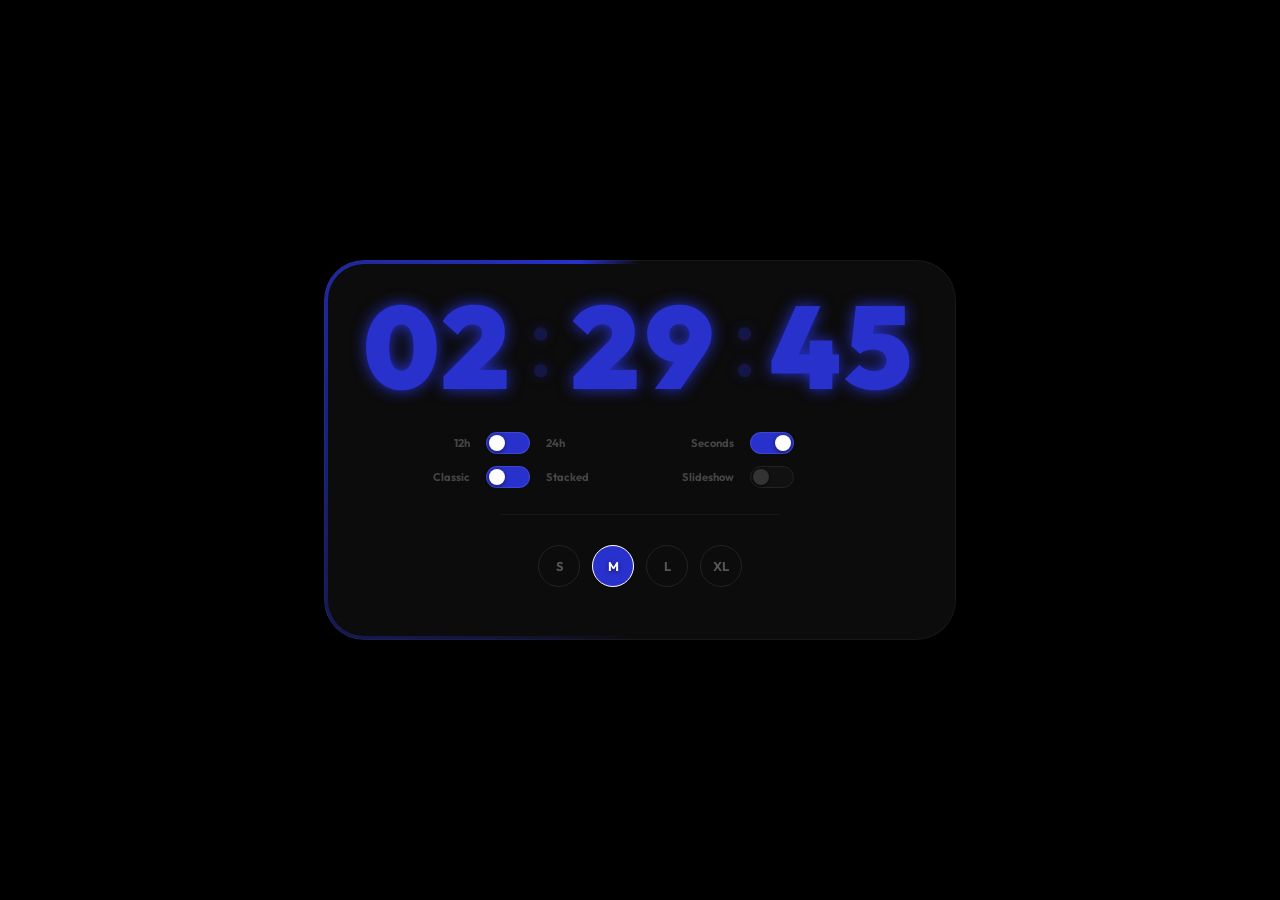
==== commit 3d6b9378: "Add files via upload" ====
--- a/index.html
+++ b/index.html
@@ -16,7 +16,7 @@
     <meta name="twitter:card" content="summary_large_image">
     <link rel="canonical" href="https://www.orbitclock.online/" />
     <link id="favicon" rel="icon" type="image/png" href="">
-    <link href="https://fonts.googleapis.com/css2?family=Montserrat:wght@400;700;800&display=swap" rel="stylesheet">
+    <link href="https://fonts.googleapis.com/css2?family=Outfit:wght@300;400;700;800;900&display=swap" rel="stylesheet">
     <link rel="stylesheet" href="style.css">
 </head>
 <body>
--- a/style.css
+++ b/style.css
@@ -27,10 +27,12 @@
     --text-muted: #aaa;
     --border-color: rgba(0, 0, 0, 0.1);
 }
+
 * { box-sizing: border-box; }
+
 body {
     position: relative;
-    font-family: 'Montserrat', sans-serif;
+    font-family: 'Outfit', sans-serif;
     display: flex;
     justify-content: center;
     align-items: center;
@@ -47,8 +49,10 @@
     user-select: none;
     -webkit-tap-highlight-color: transparent;
 }
+
 :focus { outline: none; }
 :focus-visible { outline: 2px solid var(--main-color); outline-offset: 0.25rem; border-radius: 0.5rem; }
+
 .gp-focus { outline: 2px solid var(--main-color) !important; outline-offset: 0.25rem; border-radius: 0.5rem; }
 
 input:focus-visible + .slider { box-shadow: 0 0 0 0.125rem var(--container-bg), 0 0 0 0.25rem var(--main-color); }
@@ -76,6 +80,7 @@
     opacity: 0 !important;
     visibility: hidden !important;
 }
+
 #clock-container {
     position: relative;
     display: flex;
@@ -119,24 +124,27 @@
     will-change: transform;
     transition: opacity 0.5s ease;
 }
+
 #clock-container.rainbow-orbit #orbit-ring {
     background: conic-gradient(from var(--angle), transparent 50%, #f00, #ff0, #0f0, #0ff, #00f, #8b00ff, transparent 100%);
 }
+
 @property --angle {
     syntax: '<angle>';
     initial-value: 0deg;
     inherits: false;
 }
+
 @keyframes rotateOrbit {
     to { --angle: 360deg; }
 }
 
 #time {
-    font-weight: 800;
+    font-weight: 900;
     color: var(--main-color);
     text-shadow: 0 0 var(--glow-blur) var(--main-color);
     font-size: calc(var(--size-scale) * min(20vw, 30dvh));
-    letter-spacing: -0.02em;
+    letter-spacing: 0.04em;
     z-index: 10;
     cursor: pointer;
     user-select: none;
@@ -152,9 +160,11 @@
     font-feature-settings: "tnum";
     white-space: nowrap;
 }
+
 #clock-container.has-seconds:not(.stacked) #time {
     font-size: calc(var(--size-scale) * min(13vw, 30dvh));
 }
+
 #clock-container.stacked #time {
     flex-direction: column;
     gap: 0.05em;
@@ -164,32 +174,43 @@
 #clock-container.hidden-ui #time {
     font-size: calc(var(--size-scale) * min(25vw, 35dvh));
 }
+
 #clock-container.hidden-ui.has-seconds:not(.stacked) #time {
     font-size: calc(var(--size-scale) * min(16vw, 35dvh));
 }
+
 #clock-container.hidden-ui.stacked #time {
     font-size: calc(var(--size-scale) * min(40vw, 24dvh));
 }
 
 #clock-container.stacked .colon { display: none; }
+
 #h, #m {
-    margin: -0.02em 0;
+    margin: 0 0.04em;
     display: inline-block;
     min-width: 1.2em;
     text-align: center;
     transition: margin 0.5s var(--ease-out);
 }
+
 #clock-container.stacked #h,
 #clock-container.stacked #m {
     margin: 0;
     line-height: 0.85;
 }
 
-.colon { opacity: 0.3; transition: opacity 0.5s; font-weight: 300; margin: 0 0.05em; }
+.colon { 
+    opacity: 0.3; 
+    transition: opacity 0.5s; 
+    font-weight: 300; 
+    margin: 0 0.05em; 
+    display: inline-block;
+    transform: translateY(-0.11em);
+}
 
 .stacked-sec {
     font-size: 1em;
-    font-weight: 800;
+    font-weight: 900;
     color: inherit;
     line-height: 0.85;
     display: flex;
@@ -266,14 +287,17 @@
     margin: 0 auto;
     padding: calc(clamp(1rem, 3vmin, 2rem) * var(--size-scale)) calc(clamp(1.5rem, 4vmin, 3rem) * var(--size-scale));
 }
+
 .main-toggle-item {
     display: flex;
     align-items: center;
 }
+
 .text-left { justify-content: flex-start; }
 .text-left .control-label { margin-right: 1.5vmin; }
 .text-right { justify-content: flex-end; }
 .text-right .control-label { margin-left: 1.5vmin; }
+
 .control-label {
     text-align: right;
     color: var(--text-muted);
@@ -282,6 +306,7 @@
     min-width: 70px;
     text-shadow: 0 1px 3px rgba(0,0,0,0.8);
 }
+
 .text-right .control-label { text-align: left; }
 
 .toggle-grid { 
@@ -294,10 +319,12 @@
     padding: 0.375rem 0; 
     margin: 0 auto;
 }
+
 .label-left { text-align: right; color: var(--text-muted); font-size: 0.7rem; font-weight: bold; white-space: nowrap; }
 .label-right { text-align: left; color: var(--text-muted); font-size: 0.7rem; font-weight: bold; white-space: nowrap; }
 
 .controls-divider { width: 100%; max-width: 17.5rem; border-top: 1px solid var(--border-color); padding-top: 1.5rem; padding-bottom: 0.625rem; margin-top: 1.25rem; display: flex; justify-content: center; }
+
 .size-selector { display: flex; gap: 0.75rem; padding: 0.375rem 0; }
 
 .size-circle { position: relative; cursor: pointer; transition: var(--transition-main); }
@@ -315,14 +342,18 @@
     font-size: 0.8rem; font-weight: bold; color: #555;
     transition: 0.3s;
 }
+
 [data-theme="light"] .checkmark { background-color: #ddd; color: #666; border-color: #ccc; }
+
 .size-circle input:checked ~ .checkmark {
     background-color: var(--main-color);
     border-color: #fff;
     color: #fff;
     text-shadow: 0 1px 4px rgba(0,0,0,0.6);
 }
+
 .size-circle input { position: absolute; opacity: 0; width: 100%; height: 100%; left: 0; top: 0; margin: 0; cursor: pointer; z-index: 2; }
+
 #clock-settings {
     position: fixed;
     width: 17.5rem;
@@ -333,16 +364,20 @@
     z-index: 1000;
     box-shadow: 0 2.5rem 6.25rem rgba(0,0,0,0.9);
 }
+
 [data-theme="light"] #clock-settings {
     background: #fff;
     border-color: #eee;
     box-shadow: 0 0.625rem 1.875rem rgba(0,0,0,0.1);
 }
+
 #settings-header {
     padding: 0.625rem; cursor: move; color: #333; text-align: center; font-size: 0.6rem; border-bottom: 1px solid #111; margin-bottom: 1.25rem; letter-spacing: 0.125rem;
     touch-action: none;
 }
+
 [data-theme="light"] #settings-header { color: #aaa; border-bottom-color: #eee; }
+
 .setting-row { display: flex; align-items: center; justify-content: space-between; margin: 0.9375rem 0; font-size: 0.85rem; color: #888;}
 [data-theme="light"] .setting-row { color: #444; }
 
@@ -351,6 +386,7 @@
     -webkit-appearance: none;
     border: none; width: 2.5rem; height: 2.5rem; background: transparent; cursor: pointer; padding: 0; outline: none;
 }
+
 #color-picker::-webkit-color-swatch { border: 2px solid #fff; border-radius: 50%; }
 
 .c-slider { appearance: none; -webkit-appearance: none; width: 100%; height: 0.5rem; border-radius: 0.25rem; outline: none; transition: box-shadow 0.2s; }
@@ -362,29 +398,35 @@
     border: none; color: white;
     text-shadow: 0 1px 4px rgba(0,0,0,0.6);
     padding: 0.75rem; border-radius: 0.75rem;
-    margin-top: 0.9375rem; font-weight: 800;
-    cursor: pointer; font-family: 'Montserrat';
+    margin-top: 0.9375rem; font-weight: 900;
+    cursor: pointer; font-family: 'Outfit', sans-serif;
     font-size: 0.9rem;
     transition: filter 0.3s;
 }
+
 .switch { position: relative; width: 2.75rem; height: 1.375rem; }
 .switch input { position: absolute; opacity: 0; width: 100%; height: 100%; left: 0; top: 0; margin: 0; cursor: pointer; z-index: 2; }
 .slider { position: absolute; inset: 0; background-color: #111; transition: .4s; border-radius: 1.25rem; border: 1px solid #222; }
 .slider:before { position: absolute; content: ""; height: 1rem; width: 1rem; left: 0.125rem; bottom: 0.125rem; background: #333; transition: .4s; border-radius: 50%; box-shadow: 0 1px 3px rgba(0,0,0,0.8); }
+
 input:checked + .slider { background-color: var(--main-color); border-color: rgba(255,255,255,0.1); }
 input:checked + .slider:before { transform: translateX(1.375rem); background: #fff; box-shadow: 0 1px 4px rgba(0,0,0,0.6); }
+
 [data-theme="light"] .slider { background-color: #e0e0e0; border-color: #ccc; }
 [data-theme="light"] .slider:before { background: #fff; box-shadow: 0 1px 3px rgba(0,0,0,0.15); }
+
 #format-toggle + .slider,
 #layout-toggle + .slider {
     background-color: var(--main-color);
     border-color: rgba(255,255,255,0.1);
 }
+
 #format-toggle + .slider:before,
 #layout-toggle + .slider:before {
     background: #fff;
     box-shadow: 0 1px 4px rgba(0,0,0,0.6);
 }
+
 #slideshow-container {
     position: fixed;
     inset: 0;
@@ -396,11 +438,13 @@
     transition: opacity 3s ease-out, transform 3s ease-out, filter 3s ease-out;
     will-change: transform, opacity, filter;
 }
+
 #slideshow-container.revealed {
     opacity: 1;
     transform: scale(1) translateZ(0);
     filter: blur(0px);
 }
+
 .slide {
     position: absolute;
     inset: 0;
@@ -413,6 +457,7 @@
     transform: translateZ(0);
     will-change: opacity;
 }
+
 #slideshow-overlay {
     position: fixed;
     inset: 0;
@@ -421,6 +466,7 @@
     opacity: 0;
     transition: opacity 1.5s ease;
 }
+
 body.slideshow-active #slideshow-overlay { opacity: 1; }
 
 @media (max-width: 600px) {
@@ -556,6 +602,19 @@
     }
 }
 
+@keyframes elegantRevealColon {
+    0% {
+        opacity: 0;
+        transform: translateY(15px);
+        filter: blur(8px);
+    }
+    100% {
+        opacity: 0.3;
+        transform: translateY(-0.11em);
+        filter: blur(0px);
+    }
+}
+
 @keyframes bgReveal {
     0% {
         opacity: 0;
@@ -576,7 +635,8 @@
 
 #orbit-ring.startup-anim { animation-delay: 0s; }
 #h.startup-anim { animation-delay: 0.6s; }
-.colon.startup-anim, #m.startup-anim { animation-delay: 1.2s; }
+.colon.startup-anim { animation: elegantRevealColon 2s var(--ease-out) both; animation-delay: 1.2s; }
+#m.startup-anim { animation-delay: 1.2s; }
 #s-wrap.startup-anim { animation-delay: 1.8s; }
 #fade-controls.startup-anim { animation-delay: 2.6s; }
 
@@ -600,12 +660,15 @@
     filter: grayscale(100%);
     transition: var(--transition-main);
 }
+
 body.adaptive-sync #time {
     transition: color 2.5s ease-in-out, text-shadow 2.5s ease-in-out, font-size 0.8s var(--ease-out), gap 0.8s var(--ease-out), margin 0.8s var(--ease-out), outline-color 2.5s ease-in-out, outline-offset 0.4s ease;
 }
+
 body.adaptive-sync .stacked-sec {
     transition: all 0.5s var(--ease-out), color 2.5s ease-in-out;
 }
+
 body.adaptive-sync #orbit-ring {
     transition: background 2.5s ease-in-out;
 }
@@ -613,9 +676,11 @@
 @media (min-width: 2000px) {
     html { font-size: 20px; }
 }
+
 @media (min-width: 3000px) {
     html { font-size: 26px; }
 }
+
 @media (min-width: 4000px) {
     html { font-size: 32px; }
 }
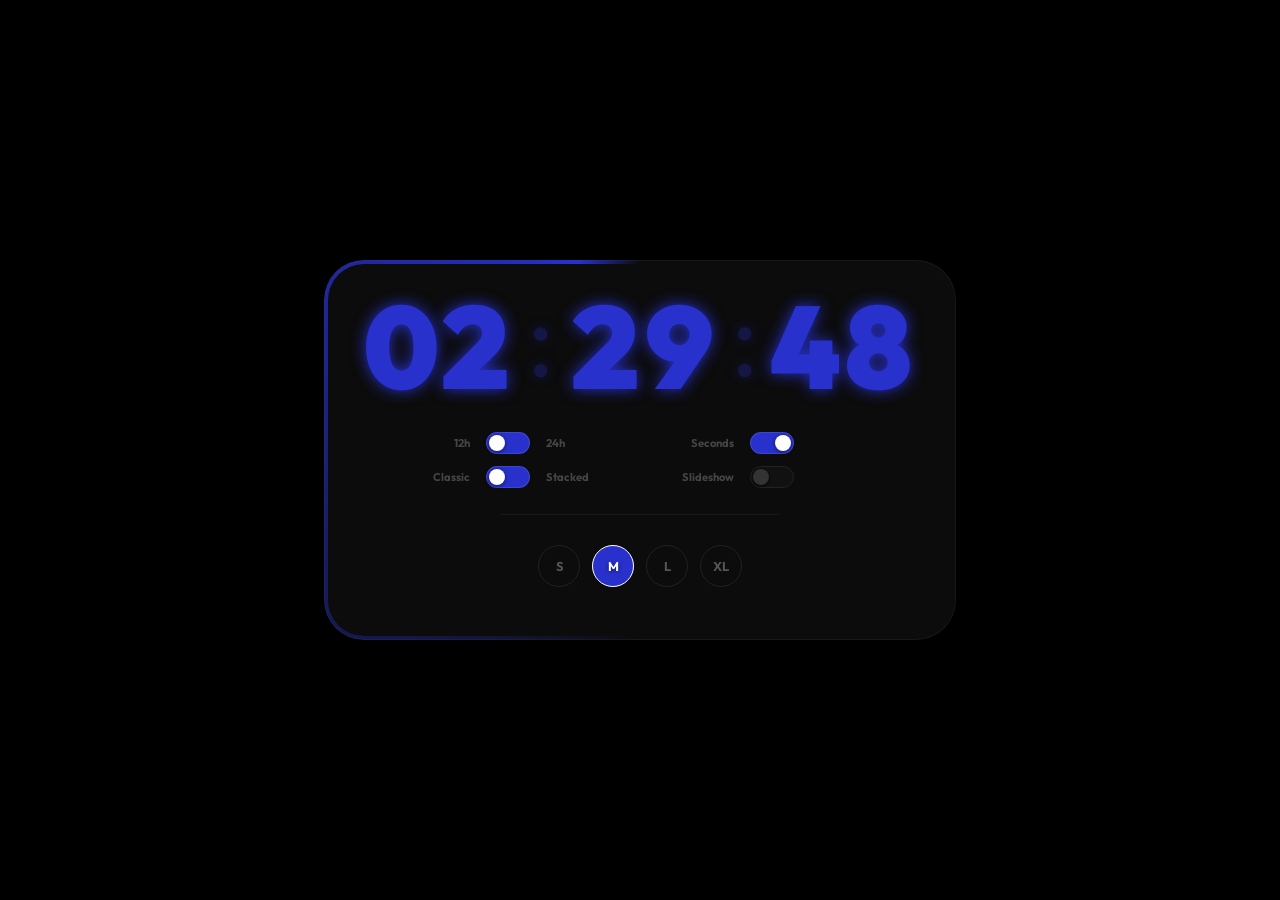
==== commit b19b9827: "Add files via upload" ====
--- a/index.html
+++ b/index.html
@@ -14,7 +14,6 @@
     <meta property="og:image:width" content="1200">
     <meta property="og:image:height" content="630">
     <meta name="twitter:card" content="summary_large_image">
-    <link rel="canonical" href="https://www.orbitclock.online/" />
     <link id="favicon" rel="icon" type="image/png" href="">
     <link href="https://fonts.googleapis.com/css2?family=Outfit:wght@300;400;700;800;900&display=swap" rel="stylesheet">
     <link rel="stylesheet" href="style.css">
